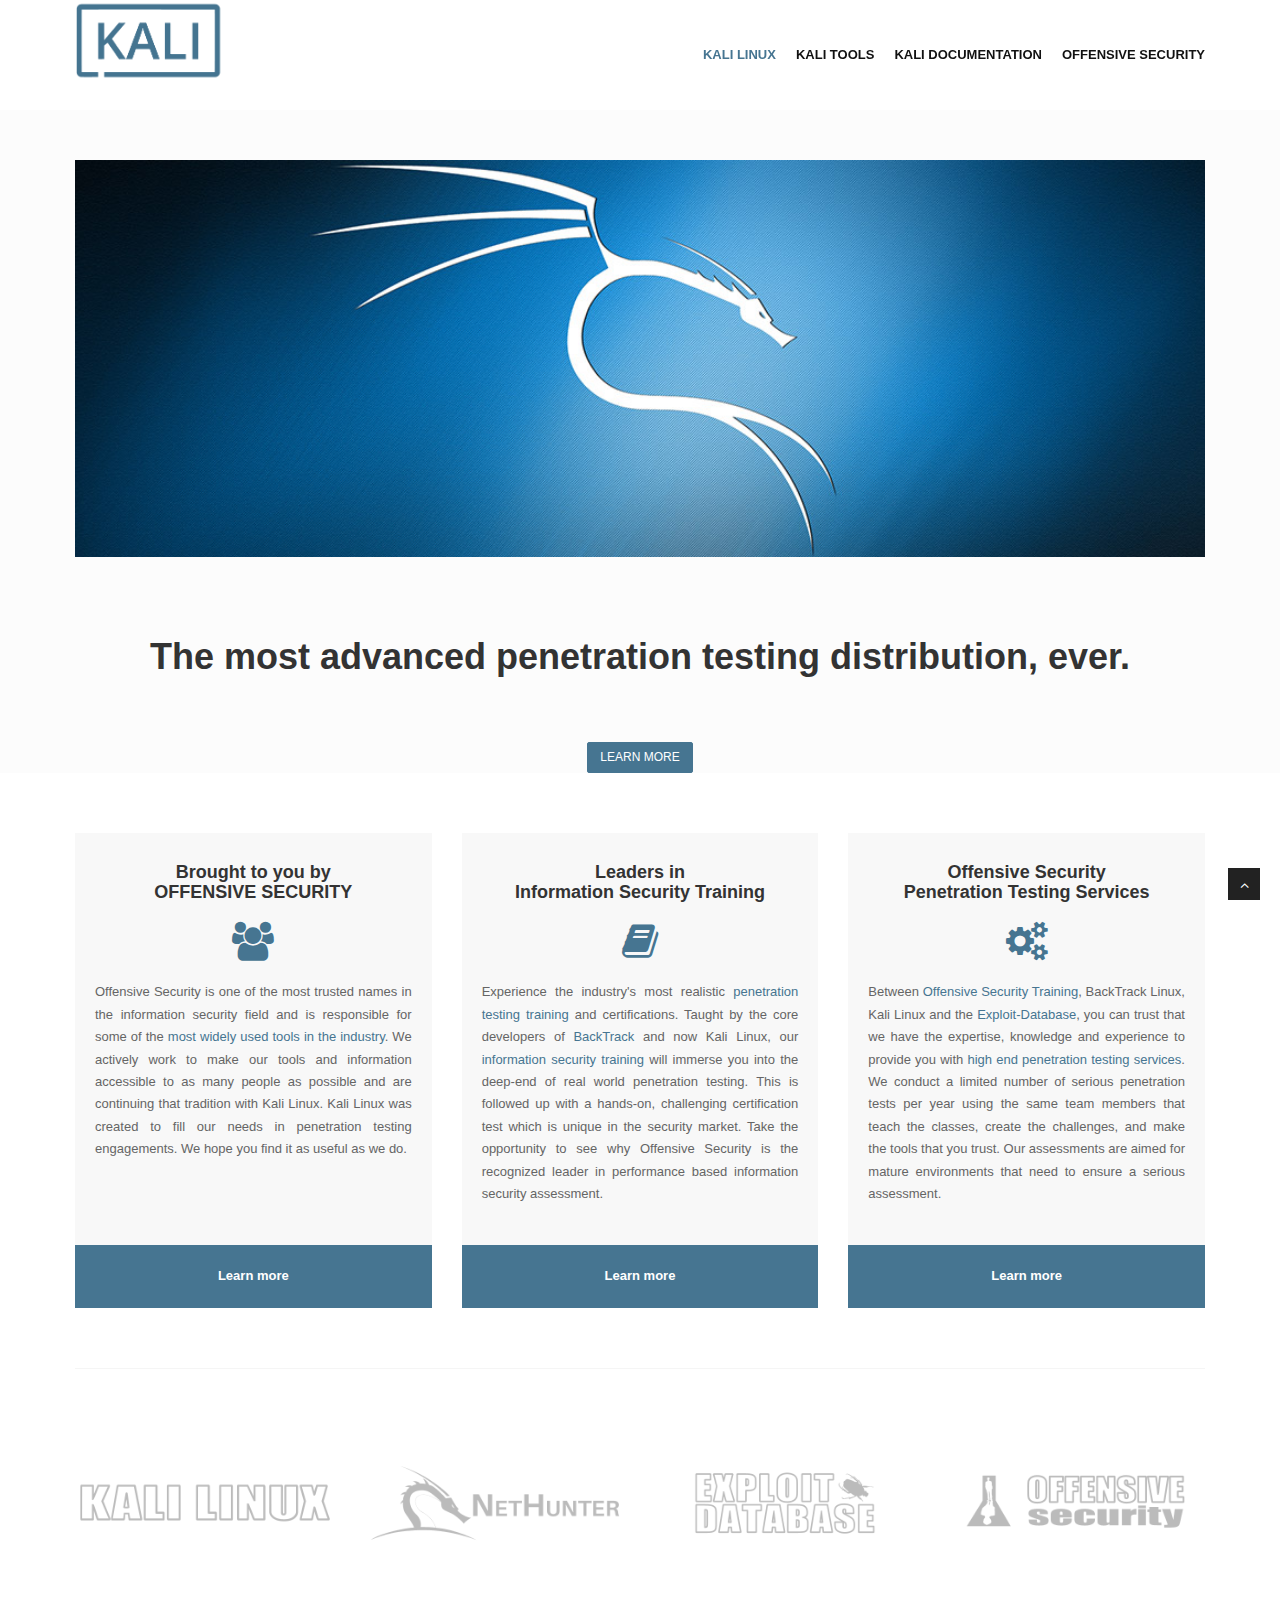
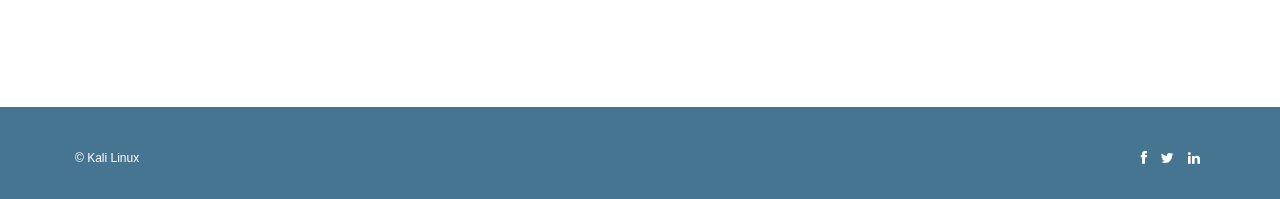
==== browser/web/homepage.html @ 8e2b787b "Update browser home page" ====
<!DOCTYPE html>
<html lang="en">
<head>
<meta charset="utf-8">
<title>Kali Linux, an Offensive Security Project</title>
<meta name="viewport" content="width=device-width, initial-scale=1.0" />
<meta name="description" content="" />
<meta name="author" content="http://bootstraptaste.com" />
<!-- css -->
<link href="css/bootstrap.min.css" rel="stylesheet" />
<link href="css/fancybox/jquery.fancybox.css" rel="stylesheet">
<link href="css/jcarousel.css" rel="stylesheet" />
<link href="css/flexslider.css" rel="stylesheet" />
<link href="css/style.css" rel="stylesheet" />


<!-- Theme skin -->
<link href="skins/default.css" rel="stylesheet" />


</head>
<body>
<div id="wrapper">
	<!-- start header -->
	<header>
        <div class="navbar navbar-default navbar-static-top">
            <div class="container">
                <div class="navbar-header">
                    <button type="button" class="navbar-toggle" data-toggle="collapse" data-target=".navbar-collapse">
                        <span class="icon-bar"></span>
                        <span class="icon-bar"></span>
                        <span class="icon-bar"></span>
                    </button>

					<a class="kali-logo" href="https://www.kali.org/" target="_blank"><img src="kali-site-logo.png" alt="Kali" width="150" /></a>
                </div>
				
                <div class="navbar-collapse collapse ">
                    <ul class="nav navbar-nav">
                        <li class="active"><a href="https://www.kali.org/">Kali Linux</a></li>
                        <li><a href="http://tools.kali.org/">Kali Tools</a></li>
                        <li><a href="https://www.kali.org/kali-linux-documentation/">Kali Documentation</a></li>
						<li><a href="https://www.offensive-security.com/">Offensive Security</a></li>
                    </ul>
                </div>
            </div>
        </div>
	</header>
	<!-- end header -->
	<section id="featured">
	<!-- start slider -->
	<div class="container">
		<div class="row">
			<div class="col-lg-12">
	<!-- Slider -->
        <div id="main-slider" class="flexslider">
            <ul class="slides">
              <li>
                <img src="img/slides/1.jpg" alt="" />
              </li>
            </ul>
        </div>
	<!-- end slider -->
			</div>
		</div>
	</div>	

           <div class="cta-text">
                    <h1>The most advanced penetration testing distribution, ever.</h1> 
					<br /><br />
					<p><span><a href="https://www.kali.org/" class="btn btn-theme">Learn More</a></span></p> 
			</div>		
	

	</section>

	<section id="content">
	<div class="container">
		<div class="row">
			<div class="col-lg-12">
				<div class="row">
					<div class="col-lg-4">
						<div class="box">
							<div class="box-gray aligncenter">
								<h4>Brought to you by<br />OFFENSIVE SECURITY</h4>
								<div class="icon">
								<i class="fa fa-users fa-3x"></i>
								</div>
								<p align="justify">
								 Offensive Security is one of the most trusted names in the information security field and is responsible for some of the <a href="http://tools.kali.org/" target="_blank">most widely used tools in the industry</a>. We actively work to make our tools and information accessible to as many people as possible and are continuing that tradition with Kali Linux. Kali Linux was created to fill our needs in penetration testing engagements. We hope you find it as useful as we do. <br /><br /><br />
								</p>									
							</div>
							<div class="box-bottom">
								<a href="https://www.offensive-security.com/" target="_blank">Learn more</a>
							</div>
						</div>
					</div>
					<div class="col-lg-4">
						<div class="box">
							<div class="box-gray aligncenter">
								<h4>Leaders in<br />Information Security Training</h4>
								<div class="icon">
								<i class="fa fa-book fa-3x"></i>
								</div>
								<p align="justify">
								 Experience the industry's most realistic <a href="https://www.offensive-security.com/information-security-training/penetration-testing-training-kali-linux/" target="_blank">penetration testing training</a> and certifications. Taught by the core developers of <a href="http://www.offensive-security.com/community-projects/backtrack-linux/" target="_blank">BackTrack</a> and now Kali Linux, our <a href="http://www.offensive-security.com/information-security-training/" target="_blank">information security training</a> will immerse you into the deep-end of real world penetration testing. This is followed up with a hands-on, challenging certification test which is unique in the security market. Take the opportunity to see why Offensive Security is the recognized leader in performance based information security assessment.
								</p>
									
							</div>
							<div class="box-bottom">
								<a href="https://www.offensive-security.com/information-security-training/" target="_blank">Learn more</a>
							</div>
						</div>
					</div>
					<div class="col-lg-4">
						<div class="box">
							<div class="box-gray aligncenter">
								<h4>Offensive Security<br />Penetration Testing Services</h4>
								<div class="icon">
								<i class="fa fa-cogs fa-3x"></i>
								</div>
								<p align="justify">
								 Between <a href="http://www.offensive-security.com/information-security-training/" target="_blank">Offensive Security Training</a>, BackTrack Linux, Kali Linux and the <a href="http://www.offensive-security.com/community-projects/the-exploit-database/" target="_blank">Exploit-Database</a>, you can trust that we have the expertise, knowledge and experience to provide you with <a href="http://www.offensive-security.com/offensive-security-solutions/penetration-testing-services/" target="_blank">high end penetration testing services</a>. We conduct a limited number of serious penetration tests per year using the same team members that teach the classes, create the challenges, and make the tools that you trust. Our assessments are aimed for mature environments that need to ensure a serious assessment.
								</p>
									
							</div>
							<div class="box-bottom">
								<a href="http://www.offensive-security.com/offensive-security-solutions/penetration-testing-services/" target="_blank">Learn more</a>
							</div>
						</div>
					</div>
				</div>
			</div>
		</div>
		<!-- divider -->
		<div class="row">
			<div class="col-lg-12">
				<div class="solidline">
				</div>
			</div>
		</div>
		<!-- end divider -->
		<!-- Portfolio Projects -->
		<div class="row">
			<div class="col-lg-12">
				
				<div class="row">
					<section id="projects">
					<ul id="thumbs" class="portfolio">
						<!-- Item Project and Filter Name -->
						<li class="col-lg-3 design" data-id="id-0" data-type="web">
						<div class="item-thumbs">
						<!-- Fancybox - Gallery Enabled - Title - Full Image -->
						<a class="hover-wrap fancybox" data-fancybox-group="gallery" title="Kali Linux - Penetration Testing Redefined" href="https://www.kali.org/" target="_blank">
						<!--<span class="overlay-img"></span>-->
						<span class="overlay-img-thumb font-icon-plus"></span>
						</a>
						<!-- Thumb Image and Description -->
						<img src="kali-logo-gray-trans.png" alt="Kali Linux">
						</div>
						</li>
						<!-- End Item Project -->
						<!-- Item Project and Filter Name -->
						<li class="item-thumbs col-lg-3 design" data-id="id-1" data-type="icon">
						<!-- Fancybox - Gallery Enabled - Title - Full Image -->
						<a class="hover-wrap fancybox" data-fancybox-group="gallery" title="Kali NetHunter - For all your mobile devices" href="http://www.nethunter.com/" target="_blank">
						<!--<span class="overlay-img"></span>-->
						<span class="overlay-img-thumb font-icon-plus"></span>
						</a>
						<!-- Thumb Image and Description -->
						<img src="nethunter-logo-gray-trans.png" alt="Kali NetHunter">
						</li>
						<!-- End Item Project -->
						<!-- Item Project and Filter Name -->
						<li class="item-thumbs col-lg-3 photography" data-id="id-2" data-type="illustrator">
						<!-- Fancybox - Gallery Enabled - Title - Full Image -->
						<a class="hover-wrap fancybox" data-fancybox-group="gallery" title="The Exploit Database" href="https://www.exploit-db.com" target="_blank">
						<!--<span class="overlay-img"></span>-->
						<span class="overlay-img-thumb font-icon-plus"></span>
						</a>
						<!-- Thumb Image and Description -->
						<img src="edb-logo-gray-trans.png" alt="The Exploit Database, and home to the official GHDB">
						</li>
						<!-- End Item Project -->
						<!-- Item Project and Filter Name -->
						<li class="item-thumbs col-lg-3 photography" data-id="id-2" data-type="illustrator">
						<!-- Fancybox - Gallery Enabled - Title - Full Image -->
						<a class="hover-wrap fancybox" data-fancybox-group="gallery" title="Offensive Security - Leaders in Information Security" href="https://www.offensive-security.com/" target="_blank">
						<!--<span class="overlay-img"></span>-->
						<span class="overlay-img-thumb font-icon-plus"></span>
						</a>
						<!-- Thumb Image and Description -->
						<img src="offsec-logo-gray-trans.png" alt="Offensive Security - Leaders in Information Security Training and Penetration Testing">
						</li>
						<!-- End Item Project -->
					</ul>
					</section>
				</div>
			</div>
		</div>

	</div>
	</section>
	<footer>

	<div id="sub-footer">
		<div class="container">
			<div class="row">
				<div class="col-lg-6">
					<div class="copyright">
						<p>
							<span>&copy; Kali Linux</span>
						</p>
					</div>
				</div>
				<div class="col-lg-6">
					<ul class="social-network">
						<li><a href="https://www.facebook.com/KaliLinux" data-placement="top" title="Facebook"><i class="fa fa-facebook"></i></a></li>
						<li><a href="https://twitter.com/KaliLinux" data-placement="top" title="Twitter"><i class="fa fa-twitter"></i></a></li>
						<li><a href="https://www.linkedin.com/groups?gid=970937" data-placement="top" title="Linkedin"><i class="fa fa-linkedin"></i></a></li>
					</ul>
				</div>
			</div>
		</div>
	</div>
	</footer>
</div>
<a href="#" class="scrollup"><i class="fa fa-angle-up active"></i></a>

<script src="js/jquery.js"></script>
<script src="js/jquery.easing.1.3.js"></script>
<script src="js/bootstrap.min.js"></script>
<script src="js/jquery.fancybox.pack.js"></script>
<script src="js/jquery.fancybox-media.js"></script>
<script src="js/google-code-prettify/prettify.js"></script>
<script src="js/portfolio/jquery.quicksand.js"></script>
<script src="js/portfolio/setting.js"></script>
<script src="js/jquery.flexslider.js"></script>
<script src="js/animate.js"></script>
<script src="js/custom.js"></script>
</body>
</html>
---- browser/web/css/style.css ----
/* ==== Google font ==== */
/*@import url('http://fonts.googleapis.com/css?family=Noto+Serif:400,400italic,700|Open+Sans:300,400,600,700');*/

/* === prettify === */
@import url('../js/google-code-prettify/prettify.css');
/* === fontawesome === */
@import url('font-awesome.css');
/* === custom icon === */
@import url('custom-fonts.css');
/* ==== overwrite bootstrap standard ==== */
@import url('overwrite.css');
@import url('animate.css');

/* ===================================
1. General
==================================== */

body {
	font-family:'Open Sans', Arial, sans-serif;
	font-size:14px;
	font-weight:400;
	line-height:1.6em;
	color:#656565;
}

a:active {
	outline:0;
}

.clear {
	clear:both;
}

h1,h2, h3, h4, h5, h6 {
	font-family:'Open Sans', Arial, sans-serif;
	font-weight:700;
	line-height:1.1em;
	color:#333;
	margin-bottom: 20px;
}

/* ===================================
2. layout
==================================== */

.container {
	padding:0 20px 0 20px;
	position:relative;
}

#wrapper{
	width:100%;
	margin:0;	
	padding:0;
}


.row,.row-fluid {
	margin-bottom:30px;
}

.row .row,.row-fluid .row-fluid{
	margin-bottom:30px;
}

.row.nomargin,.row-fluid.nomargin {
	margin-bottom:0;
}



/* ===================================
3. Responsive media
==================================== */

.video-container,.map-container,.embed-container 		{ position:relative; margin:0 0 15px 0;	padding-bottom:51%; padding-top:30px; height:0; overflow:hidden; border:none; }
.embed-container iframe,
.embed-container object,
.embed-container embed,
.video-container iframe,
.map-container iframe,
.map-container object,
.map-container embed,
.video-container object,  
.video-container embed 					{ position:absolute; top:0; left:0; width:100%; height:100%; }
iframe {
	border:none;
}

img.img-polaroid {
	margin:0 0 20px 0;
}
.img-box {
	max-width:100%;
}
/* ===================================
4. Header
==================================== */

/* --- header -- */


header .navbar {
    margin-bottom: 0;
}

.navbar-default {
    border: none;
}

.navbar-brand {
    color: #222;
	text-transform: uppercase;
    font-size: 24px;
    font-weight: 700;
    line-height: 1em;
	letter-spacing: -1px;
    margin-top: 30px;
    padding: 0 0 0 15px;
}


header .navbar-collapse  ul.navbar-nav {
    float: right;
    margin-right: 0;
}

header .navbar-default{
    background-color: #fff;
}

header .nav li a:hover,
header .nav li a:focus,
header .nav li.active a,
header .nav li.active a:hover,
header .nav li a.dropdown-toggle:hover,
header .nav li a.dropdown-toggle:focus,
header .nav li.active ul.dropdown-menu li a:hover,
header .nav li.active ul.dropdown-menu li.active a{
    -webkit-transition: all .3s ease;
    -moz-transition: all .3s ease;
    -ms-transition: all .3s ease;
    -o-transition: all .3s ease;
    transition: all .3s ease;
}


header .navbar-default .navbar-nav > .open > a,
header .navbar-default .navbar-nav > .open > a:hover,
header .navbar-default .navbar-nav > .open > a:focus {
    -webkit-transition: all .3s ease;
    -moz-transition: all .3s ease;
    -ms-transition: all .3s ease;
    -o-transition: all .3s ease;
    transition: all .3s ease;
}


header .navbar {
    min-height: 100px;
}

header .navbar-nav > li  {
    padding-bottom: 30px;
    padding-top: 30px;
}

header  .navbar-nav > li > a {
    padding-bottom: 6px;
    padding-top: 5px;
    margin-left: 2px;
    line-height: 30px;
	font-weight: 700;
    -webkit-transition: all .3s ease;
    -moz-transition: all .3s ease;
    -ms-transition: all .3s ease;
    -o-transition: all .3s ease;
    transition: all .3s ease;
}


.dropdown-menu li a:hover {
    color: #fff !important;
}

header .nav .caret {
    border-bottom-color: #f5f5f5;
    border-top-color: #f5f5f5;
}
.navbar-default .navbar-nav > .active > a,
.navbar-default .navbar-nav > .active > a:hover,
.navbar-default .navbar-nav > .active > a:focus {
  background-color: #fff;
}
.navbar-default .navbar-nav > .open > a,
.navbar-default .navbar-nav > .open > a:hover,
.navbar-default .navbar-nav > .open > a:focus {
  background-color:  #fff;
}	
	

.dropdown-menu  {
    box-shadow: none;
    border-radius: 0;
	border: none;
}

.dropdown-menu li:last-child  {
	padding-bottom: 0 !important;
	margin-bottom: 0;
}

header .nav li .dropdown-menu  {
   padding: 0;
}

header .nav li .dropdown-menu li a {
   line-height: 28px;
   padding: 3px 12px;
}

/* --- menu --- */

header .navigation {
	float:right;
}

header ul.nav li {
	border:none;
	margin:0;
}

header ul.nav li a {	
	font-size:12px;
	border:none;
	font-weight:700;
	text-transform:uppercase;
}

header ul.nav li ul li a {	
	font-size:12px;
	border:none;
	font-weight:300;
	text-transform:uppercase;
}


.navbar .nav > li > a {
  color: #111;
  text-shadow: none;
}

.navbar .nav a:hover {
	background:none;
}

.navbar .nav > .active > a,.navbar .nav > .active > a:hover {
	background:none;
	font-weight:700;
}

.navbar .nav > .active > a:active,.navbar .nav > .active > a:focus {
	background:none;
	outline:0;
	font-weight:700;
}

.navbar .nav li .dropdown-menu {
	z-index:2000;
}

header ul.nav li ul {
	margin-top:1px;
}
header ul.nav li ul li ul {
	margin:1px 0 0 1px;
}
.dropdown-menu .dropdown i {
	position:absolute;
	right:0;
	margin-top:3px;
	padding-left:20px;
}

.navbar .nav > li > .dropdown-menu:before {
  display: inline-block;
  border-right: none;
  border-bottom: none;
  border-left: none;
  border-bottom-color: none;
  content:none;
}



ul.nav li.dropdown a {
	z-index:1000;
	display:block;
}

 select.selectmenu {
	display:none;
}

/* ===================================
5. Section: Featured
==================================== */

#featured{
	width: 100%;
	background:#fcfcfc;
	position:relative;
	margin:0;
	padding:0;
}

/* ===================================
6. Sliders
==================================== */
/* --- flexslider --- */

#featured .flexslider {
	padding:0;
	margin: 50px 0 30px; 
	background: #fff; 
	position: relative; 
	zoom: 1;
}

.flex-caption {background:none; -ms-filter:progid:DXImageTransform.Microsoft.gradient(startColorstr=#4C000000,endColorstr=#4C000000); filter:progid:DXImageTransform.Microsoft.gradient(startColorstr=#4C000000,endColorstr=#4C000000); zoom: 1;}
.flex-caption { bottom: 35px; background-color: rgba(0, 0, 0, 0.8); color: #fff; margin: 0; padding: 25px 25px 25px 30px; position: absolute; right: 0; width: 295px;}
.flex-caption h3 {color: #fff; letter-spacing: 1px; margin-bottom: 8px; text-transform: uppercase;}
.flex-caption p {margin: 0 0 15px;}



/* ===================================
7. Section: call action
==================================== */
section.callaction {
	background:#f9f9f9;
	padding:50px 0 0 0;
}



/* ===================================
8. Section: Content
==================================== */

#content {
	position:relative;
	background:#fff;
	padding:50px 0 40px 0;
}

#content img {
	max-width:100%;
	height:auto;
}

/* --- Call to action --- */

.cta-text {
	text-align: center;
	margin-top:10px;
}


.big-cta .cta {
	margin-top:10px;
}

/* --- box --- */

.box {
	width: 100%;
	font-size:13px;
}
.box-gray  {
	background: #f8f8f8;
	padding: 20px 20px 30px;
}
.box-gray  h4,.box-gray  i {
	margin-bottom: 20px;
}
.box-bottom {
	padding: 20px 0;
	text-align: center;
}
.box-bottom a {
	color: #fff;
	font-weight: 700;
}
.box-bottom a:hover {
	color: #eee;
	text-decoration: none;
}


/* ===================================
9. Section: Bottom
==================================== */

#bottom {
	background:#fcfcfc;
	padding:50px 0 0;

}
/* twitter */
#twitter-wrapper {
    text-align: center;
    width: 70%;
    margin: 0 auto;
}
#twitter em {
    font-style: normal;
    font-size: 13px;
}

#twitter em.twitterTime a {
	font-weight:600;
}

#twitter ul {
    padding: 0;
	list-style:none;
}
#twitter ul li {
    font-size: 20px;
    line-height: 1.6em;
    font-weight: 300;
    margin-bottom: 20px;
    position: relative;
    word-break: break-word;
}


/* ===================================
10. Inner - Section: page headline
==================================== */

#inner-headline{
	background:#252525;
	position:relative;
	margin:0;
	padding:0;
	color:#fefefe;
}


#inner-headline .inner-heading h2 {
	color:#fff;
	margin:20px 0 0 0;
}

/* --- breadcrumbs --- */
#inner-headline ul.breadcrumb {
	margin:30px 0 0;
	float:left;
}

#inner-headline ul.breadcrumb li {
	margin-bottom:0;
	padding-bottom:0;
}
#inner-headline ul.breadcrumb li {
	font-size:13px;
	color:#fff;
}

#inner-headline ul.breadcrumb li i{
	color:#dedede;
}

#inner-headline ul.breadcrumb li a {
	color:#fff;
}

ul.breadcrumb li a:hover {
	text-decoration:none;
}

/* ============================
11. Forms
============================= */

/* --- contact form  ---- */
form#contactform input[type="text"] {
  width: 100%;
  border: 1px solid #f5f5f5;
  min-height: 40px;
  padding-left:20px;
  font-size:13px;
  padding-right:20px;
  -webkit-box-sizing: border-box;
     -moz-box-sizing: border-box;
          box-sizing: border-box;

}

form#contactform textarea {
border: 1px solid #f5f5f5;
  width: 100%;
  padding-left:20px;
  padding-top:10px;
  font-size:13px;
  padding-right:20px;
  -webkit-box-sizing: border-box;
     -moz-box-sizing: border-box;
          box-sizing: border-box;

}

form#contactform .validation {
	font-size:11px;
}

#sendmessage {
	border:1px solid #e6e6e6;
	background:#f6f6f6;
	display:none;
	text-align:center;
	padding:15px 12px 15px 65px;
	margin:10px 0;
	font-weight:600;
	margin-bottom:30px;

}

#sendmessage.show,.show  {
	display:block;
}

/* --- comment form ---- */
form#commentform input[type="text"] {
  width: 100%;
  min-height: 40px;
  padding-left:20px;
  font-size:13px;
  padding-right:20px;
  -webkit-box-sizing: border-box;
     -moz-box-sizing: border-box;
          box-sizing: border-box;
	-webkit-border-radius: 2px 2px 2px 2px;
		-moz-border-radius: 2px 2px 2px 2px;
			border-radius: 2px 2px 2px 2px;

}

form#commentform textarea {
  width: 100%;
  padding-left:20px;
  padding-top:10px;
  font-size:13px;
  padding-right:20px;
  -webkit-box-sizing: border-box;
     -moz-box-sizing: border-box;
          box-sizing: border-box;
	-webkit-border-radius: 2px 2px 2px 2px;
		-moz-border-radius: 2px 2px 2px 2px;
			border-radius: 2px 2px 2px 2px;
}


/* --- search form --- */
.search{
	float:right;
	margin:35px 0 0;
	padding-bottom:0;
}

#inner-headline form.input-append {
	margin:0;
	padding:0;
}



/* ===============================
12. Portfolio
================================ */

.work-nav #filters {
	margin: 0;
	padding: 0;
	list-style: none;
}

.work-nav #filters li {
	margin: 0 10px 30px 0;
	padding: 0;
	float:left;
}

.work-nav #filters li a {
	color: #7F8289;
	font-size: 16px;
	display: block;	
}

.work-nav #filters li a:hover {

}

.work-nav #filters li a.selected {
	color: #DE5E60;
}

#thumbs {
	margin: 0;
	padding: 0;	
}

#thumbs li {
	list-style-type: none;
}

.item-thumbs {
	position: relative;
	overflow: hidden;
	margin-bottom: 30px;
	cursor: pointer;
}

.item-thumbs a + img {
	width: 100%;	
}

.item-thumbs .hover-wrap {
	position: absolute;
	display: block;
	width: 100%;
	height: 100%;
	
	opacity: 0;
	filter: alpha(opacity=0);
	
	-webkit-transition: all 450ms ease-out 0s;	
	   -moz-transition: all 450ms ease-out 0s;
		 -o-transition: all 450ms ease-out 0s;
		    transition: all 450ms ease-out 0s;
		  
	-webkit-transform: rotateY(180deg) scale(0.5,0.5);
	   -moz-transform: rotateY(180deg) scale(0.5,0.5);
		-ms-transform: rotateY(180deg) scale(0.5,0.5);
		 -o-transform: rotateY(180deg) scale(0.5,0.5);
			transform: rotateY(180deg) scale(0.5,0.5);	
}

.item-thumbs:hover .hover-wrap,
.item-thumbs.active .hover-wrap {
	opacity: 1;
	filter: alpha(opacity=100);
	
	-webkit-transform: rotateY(0deg) scale(1,1);
	   -moz-transform: rotateY(0deg) scale(1,1);
		-ms-transform: rotateY(0deg) scale(1,1);
		 -o-transform: rotateY(0deg) scale(1,1);
		    transform: rotateY(0deg) scale(1,1);
}

.item-thumbs .hover-wrap .overlay-img {
	position: absolute;
	width: 50%;
	height: 100%;
	opacity: 0.80;
	filter: alpha(opacity=80);
	background: #000;
}

.item-thumbs .hover-wrap .overlay-img-thumb {
	position: absolute;
	border-radius: 60px;
	top: 50%;
	left: 50%;
	margin: -16px 0 0 -16px;
	color: #fff;
	font-size: 32px;
	line-height: 1em;	
	opacity: 1;
	filter: alpha(opacity=100);
}


/* --- Portolio filter --- */

ul.portfolio-categ{
	margin:10px 0 30px 0;
	padding:0;
	float:left;
	list-style:none;
}

ul.portfolio-categ li{
	margin:0;
	padding:0 20px 0 0;
	float:left;
	list-style:none;
	font-size:13px;
	font-weight:600;
}

ul.portfolio-categ li a{
	display:block;
	padding:35x 0 35x 0;
	color:#353535;
}

ul.portfolio-categ li.active a:hover, ul.portfolio-categ li a:hover,ul.portfolio-categ li a:focus,ul.portfolio-categ li a:active {
	text-decoration:none;
	outline:0;
}
    


/* --- portfolio detail --- */
.top-wrapper {
	margin-bottom:20px;
}

/* ===============================
13. Elements
================================ */

/* --- blockquote --- */
blockquote {
	font-size:16px;
	font-weight:400;
	font-family:'Noto Serif', serif;
	font-style:italic;
	padding-left:0;
	color:#a2a2a2;
	line-height:1.6em;
	border:none;
}

blockquote cite 							{ display:block; font-size:12px; color:#666; margin-top:10px; }
blockquote cite:before 					{ content:"\2014 \0020"; }
blockquote cite a,
blockquote cite a:visited,
blockquote cite a:visited 				{ color:#555; }

/* --- pullquotes --- */

.pullquote-left {
	display:block;
	color:#a2a2a2;
	font-family:'Noto Serif', serif;
	font-size:14px;
	line-height:1.6em;
	padding-left:20px;
}

.pullquote-right {
	display:block;
	color:#a2a2a2;
	font-family:'Noto Serif', serif;
	font-size:14px;
	line-height:1.6em;
	padding-right:20px;
}

/* --- button --- */
.btn-theme {
	color: #fff;
}
.btn-theme:hover {
	color: #eee;
}

/* --- list style --- */

ul.general {
	list-style:none;
	margin-left:0;
}

ul.link-list{
	margin:0;
	padding:0;
	list-style:none;
}

ul.link-list li{
	margin:0;
	padding:2px 0 2px 0;
	list-style:none;
}

footer ul.link-list li a{
	color:#fff;
}
footer ul.link-list li a:hover {
	color:#eee;
}
/* --- Heading style --- */

h4.heading {
	font-weight:700;
}

.heading { margin-bottom: 30px; }

.heading {
	position: relative;
	
}


.widgetheading {
	width:100%;

	padding:0;
}

#bottom .widgetheading {
	position: relative;
	border-bottom: #e6e6e6 1px solid;
	padding-bottom: 9px;
}

aside .widgetheading {
	position: relative;
	border-bottom: #e9e9e9 1px solid;
	padding-bottom: 9px;
}

footer .widgetheading {
	position: relative;
}

footer .widget .social-network {
	position:relative;
}


#bottom .widget .widgetheading span, aside .widget .widgetheading span, footer .widget .widgetheading span {	
	position: absolute;
	width: 60px;
	height: 1px;
	bottom: -1px;
	right:0;

}

/* --- Map --- */
.map{
	position:relative;
	margin-top:-50px;
	margin-bottom:40px;
}

.map iframe{
	width:100%;
	height:450px;
	border:none;
}

.map-grid iframe{
	width:100%;
	height:350px;
	border:none;
	margin:0 0 -5px 0;
	padding:0;
}

/* --- our team --- */

ul.team-detail{
	margin:-10px 0 0 0;
	padding:0;
	list-style:none;
}

ul.team-detail li{
	border-bottom:1px dotted #e9e9e9;
	margin:0 0 15px 0;
	padding:0 0 15px 0;
	list-style:none;
}

ul.team-detail li label {
	font-size:13px;
}

ul.team-detail li h4, ul.team-detail li label{
	margin-bottom:0;
}

ul.team-detail li ul.social-network {
	border:none;
	margin:0;
	padding:0;
}

ul.team-detail li ul.social-network li {
	border:none;	
	margin:0;
}
ul.team-detail li ul.social-network li i {
	margin:0;
}

/* --- Pricing box --- */


.pricing-title{
	background:#fff;
	text-align:center;
	padding:10px 0 10px 0;
}

.pricing-title h3{
	font-weight:600;
	margin-bottom:0;
}

.pricing-offer{
	background: #fcfcfc;
	text-align: center;
	padding:40px 0 40px 0;
	font-size:18px;
	border-top:1px solid #e6e6e6;
	border-bottom:1px solid #e6e6e6;
}

.pricing-box.special .pricing-offer{
	color:#fff;
}

.pricing-offer strong{
	font-size:78px;
	line-height:89px;
}

.pricing-offer sup{
	font-size:28px;
}

.pricing-content{
	background: #fff;
	text-align:center;
	font-size:14px;
}

.pricing-content strong{
color:#353535;
}

.pricing-content ul{
	list-style:none;
	padding:0;
	margin:0;
}

.pricing-content ul li{
	border-bottom:1px solid #e9e9e9;
	list-style:none;
	padding:15px 0 15px 0;
	margin:0 0 0 0;
	color: #888;
}

.pricing-action{
	margin:0;
	background: #fcfcfc;
	text-align:center;
	padding:20px 0 30px 0;
}

.pricing-wrapp{
	margin:0 auto;
	width:100%;
	background:#fd0000;
}

/* --- pricing box alt 1 --- */
.pricing-box-alt {
border: 1px solid #e6e6e6;
	background:#fcfcfc;
	position:relative;
	margin:0 0 20px 0;
	padding:0;
  -webkit-box-shadow: 0 2px 0 rgba(0,0,0,0.03);
  -moz-box-shadow: 0 2px 0 rgba(0,0,0,0.03);
  box-shadow: 0 2px 0 rgba(0,0,0,0.03);
  -webkit-box-sizing: border-box;
  -moz-box-sizing: border-box;
  box-sizing: border-box;
}

.pricing-box-alt .pricing-heading {
	background: #fcfcfc;
	text-align: center;
	padding:40px 0 0px 0;
	display:block;
}
.pricing-box-alt.special .pricing-heading {
	background: #fcfcfc;
	text-align: center;
	padding:40px 0 1px 0;
	border-bottom:none;
	display:block;
	color:#fff;
}
.pricing-box-alt.special .pricing-heading h3 {
	color:#fff;
}

.pricing-box-alt .pricing-heading h3 strong {
	font-size:32px;
	font-weight:700;
	letter-spacing:-1px;
}
.pricing-box-alt .pricing-heading h3 {
	font-size:32px;
	font-weight:300;
	letter-spacing:-1px;
}

.pricing-box-alt .pricing-terms {
	text-align: center;
	background:#333;
	display:block;
	overflow:hidden;
	padding:30px 0 20px;
}

.pricing-box-alt .pricing-terms  h6 {
	font-style:italic;
	margin-top:10px;
	color:#fff;
	
	font-family:'Noto Serif', serif;
}

.pricing-box-alt .icon .price-circled {
    margin: 10px 10px 10px 0;
    display: inline-block !important;
    text-align: center !important;
    color: #fff;
    width: 68px;
    height: 68px;
	padding:12px;
    font-size: 16px;
	font-weight:700;
    line-height: 68px;
    text-shadow:none;
    cursor: pointer;
    background-color: #888;
    border-radius: 64px;
    -moz-border-radius: 64px;
    -webkit-border-radius: 64px;
}

.pricing-box-alt  .pricing-action{
	margin:0;
	text-align:center;
	padding:30px 0 30px 0;
}


/* ===============================
14. Blog & article
================================ */

article{
	margin-bottom:40px;
}

article .post-heading h3 {
	margin-bottom:20px;
}

article .post-heading h3 a {
	font-weight:700;
	color:#353535;
}

article .post-heading h3 a:hover {
	text-decoration:none;
}


/* --- post meta --- */
.post-meta {
	background:#fcfcfc;
	border:1px solid #e6e6e6;
	border-top:none;
	text-align:center;
}

.post-meta .format {
	border-bottom:1px solid #e6e6e6;
	padding:10px 0 10px;
}

.post-meta i{
	margin:0;
}

.post-meta .date {
	border-bottom:1px solid #e6e6e6;
	padding:10px 0 10px;
}

.post-meta .date span {
	text-align:center;
	color:#999;
	font-size:12px;
	font-weight:600;
}

.post-meta .comments {
	padding:10px 0 10px;
}

.post-meta .comments a {
	color:#999;
	font-size:12px;
	font-weight:700;
}

.post-meta .comments a:hover {
	text-decoration:none;
}

/* --- post format --- */

.post-image {
	margin-bottom:20px;
}

.post-quote {
	margin-bottom:20px;
}

.post-video {
	margin-bottom:20px;
}

.post-audio {
	margin-bottom:20px;
}

.post-link {
	margin-bottom:20px;
}

.post-slider {
	margin-bottom:20px;
}


.post-quote blockquote {
	font-size:16px;
	color:#999;
	font-family:'Noto Serif', serif;
	font-style:italic;
	line-height:1.6em;
}


.post-image img:hover {
  -webkit-box-shadow: 0 0 2px #979797;
     -moz-box-shadow: 0 0 2px #979797;
          box-shadow: 0 0 2px #979797;	
  -webkit-transition: all 1s ease-in-out;
  -moz-transition: all 1s ease-in-out;
  -o-transition: all 1s ease-in-out;
  transition: all 1s ease-in-out;
}

ul.meta-post{
	float:left;
	margin: 0;
	padding:0;
	list-style:none;
}

ul.meta-post li{
	float:left;
	margin:0 10px 0 0;
	padding:0;
	list-style:none;
	border-right:1px dotted #e9e9e9;
	padding-right:10px;
}

ul.meta-post li i {
	float:left;
	font-size:12px;
	margin:2px 5px 0 0;
}

ul.meta-post li a{
	color:#999;
	float:left;
	font-size:12px;
	font-weight:600;
}

/* --- single post --- */
.bottom-article{
	overflow: hidden;
	border-top:1px solid #f5f5f5;
	border-bottom:1px solid #f5f5f5;
	padding:10px 0 10px 0;
	margin-top:20px;
}

/* --- author info --- */

.about-author {
	border:1px solid #f5f5f5;
	padding:20px;
	float:left;
	margin-bottom:5px;
}

.about-author h5 {
	margin-bottom:10px;
}



/* --- Comment --- */

.comment-area {
	float:left;
	width:100%;
	margin-top:30px;	
}


.media-content{
	overflow:hidden;
	margin-left:12px;
	border-bottom:1px dotted #d5d5d5;
	padding-bottom:20px;
}

.media-content h6 {
	font-size:14px;
	font-weight:700;
}

.media-content span{
	color:#a9a9a9;
	font-size:14px;
	font-weight:300;
}

.comment-area .thumbnail > img {
  display: block;
	width:60px;
	height:60px;
}
.filter-list{
	margin-top:20px;
}

/* --- pagination --- */

#pagination a,
#pagination span {
    display: block;
    float: left;
    margin: 0 7px 0 0;
    padding: 7px 10px 6px 10px;
    font-size: 12px;
    line-height:12px;
    color: #888;
	font-weight:600;
}

#pagination a:hover {
    color: #fff;
	text-decoration:none;
}

#pagination span.current {
    background: #333;
    color: #fff;
    font-weight: bold;
}


/* ===============================
15. Aside, sidebar
================================ */

aside{
	position:relative;
	margin-bottom:40px;
}

.sidebar-nav{
	float:left;
	width:100%;
}

.right-sidebar{
	border-left:1px solid #f5f5f5;
	padding:0 0 0 30px;
-webkit-box-shadow:inset 1px 0 0 0 rgba(0,0,0,.01);
box-shadow:inset 1px 0 0 0 rgba(0,0,0,.01);

}


.left-sidebar{
	border-right:1px solid #f5f5f5;
	padding:0 30px 0 0;
-webkit-box-shadow:inset 1px 0 0 0 rgba(0,0,0,.01);
box-shadow:inset 1px 0 0 0 rgba(0,0,0,.01);
}


.left-sidebar .widget h3, .left-sidebar .widget .widget-content{
	padding-right:20px;
}



aside .widget {
	margin-bottom:40px;
}


ul.cat, ul.recent, ul.folio-detail, ul.contact-info{
	margin:0;
	padding:0;
	list-style:none;
}

ul.cat li, ul.recent li, ul.folio-detail li, ul.contact-info li{
	margin:0 0 15px 0;
	list-style:none;
}

ul.cat li a, ul.folio-detail li a{
	color:#656565;
}

ul.folio-detail li label{
	display:inline;
	cursor:default;
	color:#353535;
	font-weight:bold;
}

.widget ul.recent li {
	margin-bottom:20px;
}

ul.recent li h6 {
	margin:0 0 10px 0;
}

ul.recent li h6 a{
	color:#353535;
	font-size:16px;
	font-weight:600;
}


.widget ul.tags {
	list-style:none;
	margin:0;
	margin-left: 0;
	padding-left:0;
}

.widget ul.tags li {
	margin:0 5px 15px 0;
	display:inline-block;
}


.widget ul.tags li a {
	background:#e6e6e6;
	color:#333;
	padding:5px 10px;
}

.widget ul.tags li a:hover {
	text-decoration:none;
	color:#fff;
}

/* ===== Widgets ===== */

/* --- flickr --- */
.widget .flickr_badge {
	width:100%;
}
.widget .flickr_badge img { margin: 0 9px 20px 0; }

footer .widget .flickr_badge {
    width: 100%;
}
footer .widget .flickr_badge img {
    margin: 0 9px 20px 0;
}

.flickr_badge img {
    width: 50px;
    height: 50px;
    float: left;
	margin: 0 9px 20px 0;
}

/* --- latest tweet widget --- */

.twitter ul{
	margin-left:0;
	list-style:none;
}

.twitter  img{
    float: left;
    margin-right: 15px;
}
.twitter span.tweet_time{
    display: block;
    padding-bottom: 5px;

}
.twitter li{    
    border-bottom: 1px dashed #efefef;    
    padding-bottom: 20px;
    margin-bottom: 20px;
    list-style: none;
}
.twitter li:last-child{border: none;}

/* --- Recent post widget --- */

.recent-post{
	margin:20px 0 0 0;
	padding:0;
	line-height:18px;
}

.recent-post h5 a:hover {
	text-decoration:none;
}

.recent-post .text h5 a {
	color:#353535;
}


ul.time-post{
	float:left;
	width:120px;
	padding:0;
	list-style:none;
	margin:0 20px 0 0;
	text-align:center;
	color: #0e0f0f;
}

ul.time-post li{
	float:none;
	background:#f8f8f8;
	list-style:none;
	margin:0 0 2px 0;
	padding:0;
}

ul.time-post li a img:hover{
	opacity: 0.8; 
	/* For IE 5-7 */
	filter: progid:DXImageTransform.Microsoft.Alpha(Opacity=80);
	/* For IE 8 8 */
	-MS-filter: "progid:DXImageTransform.Microsoft.Alpha(Opacity=80)";	
}
 	
ul.time-post li.time{
	float:none;
	padding:5px 0 5px 0;
	text-shadow: none;	
}

.recent-post ul.time-post li.time{
	color:#121214;
}

.post-meta{
	margin-bottom:20px;
}

.post-meta span{
	padding:0 10px 0 10px;
	margin-bottom:10px;
}

.post-meta span a{
	color:#919191;
}

.post-meta strong{
	font-weight:200px;
	color:#c7c7c7;
}

.item .text {
	margin-left:140px;
	margin-bottom:20px;
}

/* ===============================
16. Footer
================================ */

footer{
	padding:10px 0 0 0;
	color:#f8f8f8;
}

footer a {
	color:#fff;
}

footer a:hover {
	color:#eee;
}

footer h1, footer h2, footer h3, footer h4, footer h5, footer h6{
	color:#fff;
}

footer address {
	line-height:1.6em;
}

footer h5 a:hover, footer a:hover {
	text-decoration:none;
}

ul.social-network {
	list-style:none;
	margin:0;
}

ul.social-network li {
	display:inline;
	margin: 0 5px;
}

#sub-footer{
	text-shadow:none;
	color:#f5f5f5;
	padding:0;
	padding-top:10px;
	margin:20px 0 0 0;
}

#sub-footer p{
	margin:0;
	padding:0;
}

#sub-footer span{
	color:#f5f5f5;
}

.copyright {
	text-align:left;
	font-size:12px;
}

#sub-footer ul.social-network {
	float:right;
}


/* ===============================
 Live preview purpose
================================ */
/* --- buttons --- */

.bs-docs-example {
	margin:0 0 10px 0;
}

.demobtn a.btn {
	margin:0 10px 10px 0;
}

section.demogrid .col-lg-1,section.demogrid .col-lg-2,section.demogrid .col-lg-3,section.demogrid .col-lg-4,section.demogrid .col-lg-5,section.demogrid .col-lg-6,section.demogrid .col-lg-7,section.demogrid .col-lg-8,section.demogrid .col-lg-9,section.demogrid .col-lg-10,section.demogrid .col-lg-11 {
	background:#f6f6f6;
	text-align:center;
	padding:20px 0 20px;
}

section.demogrid .show-grid .row,section.demogrid .show-grid .row-fluid {
	margin-bottom:0;
}

section.demogrid .show-grid .nest {
	background:#ddd;
	text-align:center;
	padding:20px 0 20px;
}

section.demogrid .col-lg-12.nest {
	background:#f6f6f6;
	text-align:center;
	padding:20px 0 0;
}

.demoinline p {
	display:inline;
	margin-right:20px;
}


/* ===============================
17. Divider, Line & Misc
================================ */

.solidline {
	border-top:1px solid #f5f5f5;
	margin:0 0 30px;
}

.dottedline {
	border-top:1px dotted #f5f5f5;
	margin:0 0 30px;
}

.dashedline {
	border-top:1px dashed #f5f5f5;
	margin:0 0 30px;
}

.blankline {
	height:1px;
	margin:0 0 30px;
}


/* scroll to top */
.scrollup{
    position:fixed;
	width:32px;
	height:32px;
    bottom:0px;
    right:20px;
	background: #222;
	
}

a.scrollup {
	outline:0;
	text-align: center;
}

a.scrollup:hover,a.scrollup:active,a.scrollup:focus {
	opacity:1;
	text-decoration:none;
}
a.scrollup i {
	margin-top: 10px;
	color: #fff;
}
a.scrollup i:hover {
	text-decoration:none;
}




/* =============================
18. Position & alignment
============================= */

.absolute{
	position:absolute;
}

.relative{
	position:relative;
}

.aligncenter{
	text-align:center;
}

.aligncenter span{
	margin-left:0;
}

.floatright {
	float:right;
}

.floatleft {
	float:left;
}

.floatnone {
	float:none;
}

.aligncenter {
	text-align:center;
}

/* --- Image allignment style --- */

img.pull-left, .align-left{
	float:left;
	margin:0 15px 15px 0;
}

.widget img.pull-left {
	float:left;
	margin:0 15px 15px 0;
}

img.pull-right, .align-right {
	float:right;
	margin:0 0 15px 15px;
}

article img.pull-left, article .align-left{
	float:left;
	margin:5px 15px 15px 0;
}

article img.pull-right, article .align-right{
	float:right;
	margin:5px 0 15px 15px;
}

/* =============================
20. Spacer, margin
============================= */

.clear-marginbot{
	margin-bottom:0;
}

.marginbot10{
	margin-bottom:10px;
}
.marginbot20{
	margin-bottom:20px;
}
.marginbot30{
	margin-bottom:30px;
}
.marginbot40{
	margin-bottom:40px;
}

.clear-margintop{
	margin-top:0;
}

.margintop10{
	margin-top:10px;
}

.margintop20{
	margin-top:20px;
}

.margintop30{
	margin-top:30px;
}

.margintop40{
	margin-top:40px;
}


/* =============================
21. Media queries 
============================= */

@media (min-width: 768px) and (max-width: 979px) {

	a.detail{
		background:none;
		width:100%;
	}


	
	footer .widget form  input#appendedInputButton {
		  display: block;
		  width: 91%;
		  -webkit-border-radius: 4px 4px 4px 4px;
			 -moz-border-radius: 4px 4px 4px 4px;
				  border-radius: 4px 4px 4px 4px;
	}
	
	footer .widget form  .input-append .btn {
		  display: block;
		  width: 100%;
		  padding-right: 0;
		  padding-left: 0;
		  -webkit-box-sizing: border-box;
			 -moz-box-sizing: border-box;
				  box-sizing: border-box;
				  margin-top:10px;
	}

	ul.related-folio li{
		width:156px;
		margin:0 20px 0 0;
	}	
}

@media (max-width: 767px) {

  body {
    padding-right: 0;
    padding-left: 0;
  }
	.navbar-brand {
		margin-top: 10px;
		border-bottom: none;
	}
	.navbar-header {
		margin-top: 20px;
		border-bottom: none;
	}
	
	.navbar-nav {
		border-top: none;
		float: none;
		width: 100%;
	}

	header .navbar-nav > li  {
		padding-bottom: 0;
		padding-top: 0;
	}
	
	header .nav li .dropdown-menu  {
		margin-top: 0;
	}

	.dropdown-menu {
	  position: absolute;
	  top: 0;
	  left: 40px;
	  z-index: 1000;
	  display: none;
	  float: left;
	  min-width: 160px;
	  padding: 5px 0;
	  margin: 2px 0 0;
	  font-size: 13px;
	  list-style: none;
	  background-color: #fff;
	  background-clip: padding-box;
	  border: 1px solid #f5f5f5;
	  border: 1px solid rgba(0, 0, 0, .15);
	  border-radius: 0;
	  -webkit-box-shadow: 0 6px 12px rgba(0, 0, 0, .175);
			  box-shadow: 0 6px 12px rgba(0, 0, 0, .175);
	}

.kali-logo {
width:auto;
margin:0 auto;
}	
.kali-logo img{
margin:0 auto;
width:100px;
}

	
	.navbar-collapse.collapse  {
		border: none;
		overflow: hidden;
	}

	
	.box {
		border-bottom:1px solid #e9e9e9;
		padding-bottom:20px;
	}

	#featured .flexslider .slide-caption {
		width: 90%; 
		padding: 2%; 
		position: absolute; 
		left: 0; 
		bottom: -40px; 
	}


	#inner-headline .breadcrumb {
		float:left;
		clear:both;
		width:100%;
	}

	.breadcrumb > li {
		font-size:13px;
	}

	
	ul.portfolio li article a i.icon-48{
		width:20px;
		height:20px;
		font-size:16px;
		line-height:20px;
	}


	.left-sidebar{
		border-right:none;
		padding:0 0 0 0;
		border-bottom: 1px dotted #e6e6e6;
		padding-bottom:10px;
		margin-bottom:40px;
	}
	
	.right-sidebar{
		margin-top:30px;
		border-left:none;
		padding:0 0 0 0;
	}
	
	
	footer .col-lg-1, footer .col-lg-2, footer .col-lg-3, footer .col-lg-4, footer .col-lg-5, footer .col-lg-6, 
	footer .col-lg-7, footer .col-lg-8, footer .col-lg-9, footer .col-lg-10, footer .col-lg-11, footer .col-lg-12{
		margin-bottom:20px;
	}

	#sub-footer ul.social-network {
		float:left;
	}
	

	
  [class*="span"] {
		margin-bottom:20px;
  }

}

@media (max-width: 480px) {
	.bottom-article a.pull-right {
		float:left;
		margin-top:20px;
	}


	.search{
		float:left;
	}

	.flexslider .flex-caption {
		display:none;
	}


	.cta-text {
		margin:0 auto;
		text-align:center;	
	}
	
	ul.portfolio li article a i{
		width:20px;
		height:20px;
		font-size:14px;
	}


}

@media (max-width: 360px) {

}
---- browser/web/skins/default.css ----
/* === color === */

a, a:hover,a:focus,a:active, footer a.text-link:hover, strike, .post-meta span a:hover, footer a.text-link, 
ul.meta-post li a:hover, ul.cat li a:hover, ul.recent li h6 a:hover, ul.portfolio-categ li.active a, ul.portfolio-categ li.active a:hover, ul.portfolio-categ li a:hover,ul.related-post li h4 a:hover, span.highlight,article .post-heading h3 a:hover,
.navbar .nav > .active > a,.navbar .nav > .active > a:hover,.navbar .nav > li > a:hover,.navbar .nav > li > a:focus,.navbar .nav > .active > a:focus, .validation  { 
	color:#467591;
}

.navbar-brand span{
    color: #467591;
}

header .nav li a:hover,
header .nav li a:focus,
header .nav li.active a,
header .nav li.active a:hover,
header .nav li a.dropdown-toggle:hover,
header .nav li a.dropdown-toggle:focus,
header .nav li.active ul.dropdown-menu li a:hover,
header .nav li.active ul.dropdown-menu li.active a{
	color:#467591;
}
.navbar-default .navbar-nav > .active > a,
.navbar-default .navbar-nav > .active > a:hover,
.navbar-default .navbar-nav > .active > a:focus {
	color:#467591;
}
.navbar-default .navbar-nav > .open > a,
.navbar-default .navbar-nav > .open > a:hover,
.navbar-default .navbar-nav > .open > a:focus {
	color:#467591;
}	
.dropdown-menu > .active > a,
.dropdown-menu > .active > a:hover,
.dropdown-menu > .active > a:focus {
	color:#467591;
}
/* === background color === */

.custom-carousel-nav.right:hover, .custom-carousel-nav.left:hover, 
.dropdown-menu li:hover,
.dropdown-menu li a:hover,
.dropdown-menu li > a:focus,
.dropdown-submenu:hover > a, 
.dropdown-menu .active > a,
.dropdown-menu .active > a:hover,
.pagination ul > .active > a:hover,
.pagination ul > .active > a,
.pagination ul > .active > span,
.flex-control-nav li a:hover, 
.flex-control-nav li a.active {
  background-color: #467591;
}


.breadcrumb {
  background-color: #467591;
}

/* === border color === */
.pagination ul > li.active > a,
.pagination ul > li.active > span, a.thumbnail:hover, input[type="text"].search-form:focus {
	border:1px solid #467591;
}

textarea:focus,
input[type="text"]:focus,
input[type="password"]:focus,
input[type="datetime"]:focus,
input[type="datetime-local"]:focus,
input[type="date"]:focus,
input[type="month"]:focus,
input[type="time"]:focus,
input[type="week"]:focus,
input[type="number"]:focus,
input[type="email"]:focus,
input[type="url"]:focus,
input[type="search"]:focus,
input[type="tel"]:focus,
input[type="color"]:focus,
.uneditable-input:focus {
  border-color: #467591;
}

input:focus {
	border-color: #467591;
}


#sendmessage {
	color: #467591;
}

.pullquote-left {
	border-left:5px solid #467591;
}

.pullquote-right {
	border-right:5px solid #467591;
}

/* cta */

.cta-text h2 span {
	color: #467591;
}

ul.clients li:hover {
	border:4px solid #467591;
}

/* box */
.box-bottom {
	/*background:#467591;*/
	background:#467591;
}

/* buttons */
.btn-dark:hover,.btn-dark:focus,.btn-dark:active  {
  background: #467591;
  border:1px solid #467591;
}

.btn-theme {
  border:1px solid #467591;
  background: #467591;
}

/* modal styled */
.modal.styled .modal-header {
  background-color: #467591;
}


/* blog */
.post-meta {
	border-top:4px solid #467591;
}

.post-meta .comments a:hover  {
	color:#467591;
}

.widget ul.tags li a:hover {
	background: #467591;
}

.recent-post .text h5 a:hover{
	color:#467591;
}

/* pricing box */

.pricing-box-alt.special .pricing-heading {
	background: #467591;
}


/* portfolio */
.item-thumbs .hover-wrap .overlay-img-thumb {
	background: #467591;	
}


/* pagination */
#pagination a:hover {
    background: #467591;
}

/* pricing box */
.pricing-box.special .pricing-offer{
	background: #467591;
}


/* fontawesome icons */
.icon{
color: #467591;
}
.icon-square:hover,
.icon-rounded:hover,
.icon-circled:hover {
    background-color: #467591;
}
[class^="icon-"].active,
[class*=" icon-"].active {
    background-color: #467591;
}

/* fancybox */
.fancybox-close:hover {
	background-color:#467591;
}
.fancybox-nav:hover span {
	background-color:#467591;
}

/* parallax c slider */
.da-slide .da-link:hover{
	background: #467591;
	border: 4px solid #467591;
}

.da-dots span{
	background: #467591;
}

/* flexslider */
#featured .flexslider .slide-caption {
	border-left:5px solid #467591;
}

/* Nivo slider */
.nivo-directionNav a:hover {
    background-color: #467591;
}
.nivo-caption, .caption {
	border-bottom: #467591 5px solid;
}

/* footer */
footer{
	background:#467591;
}
#sub-footer{
	background:#467591;
}
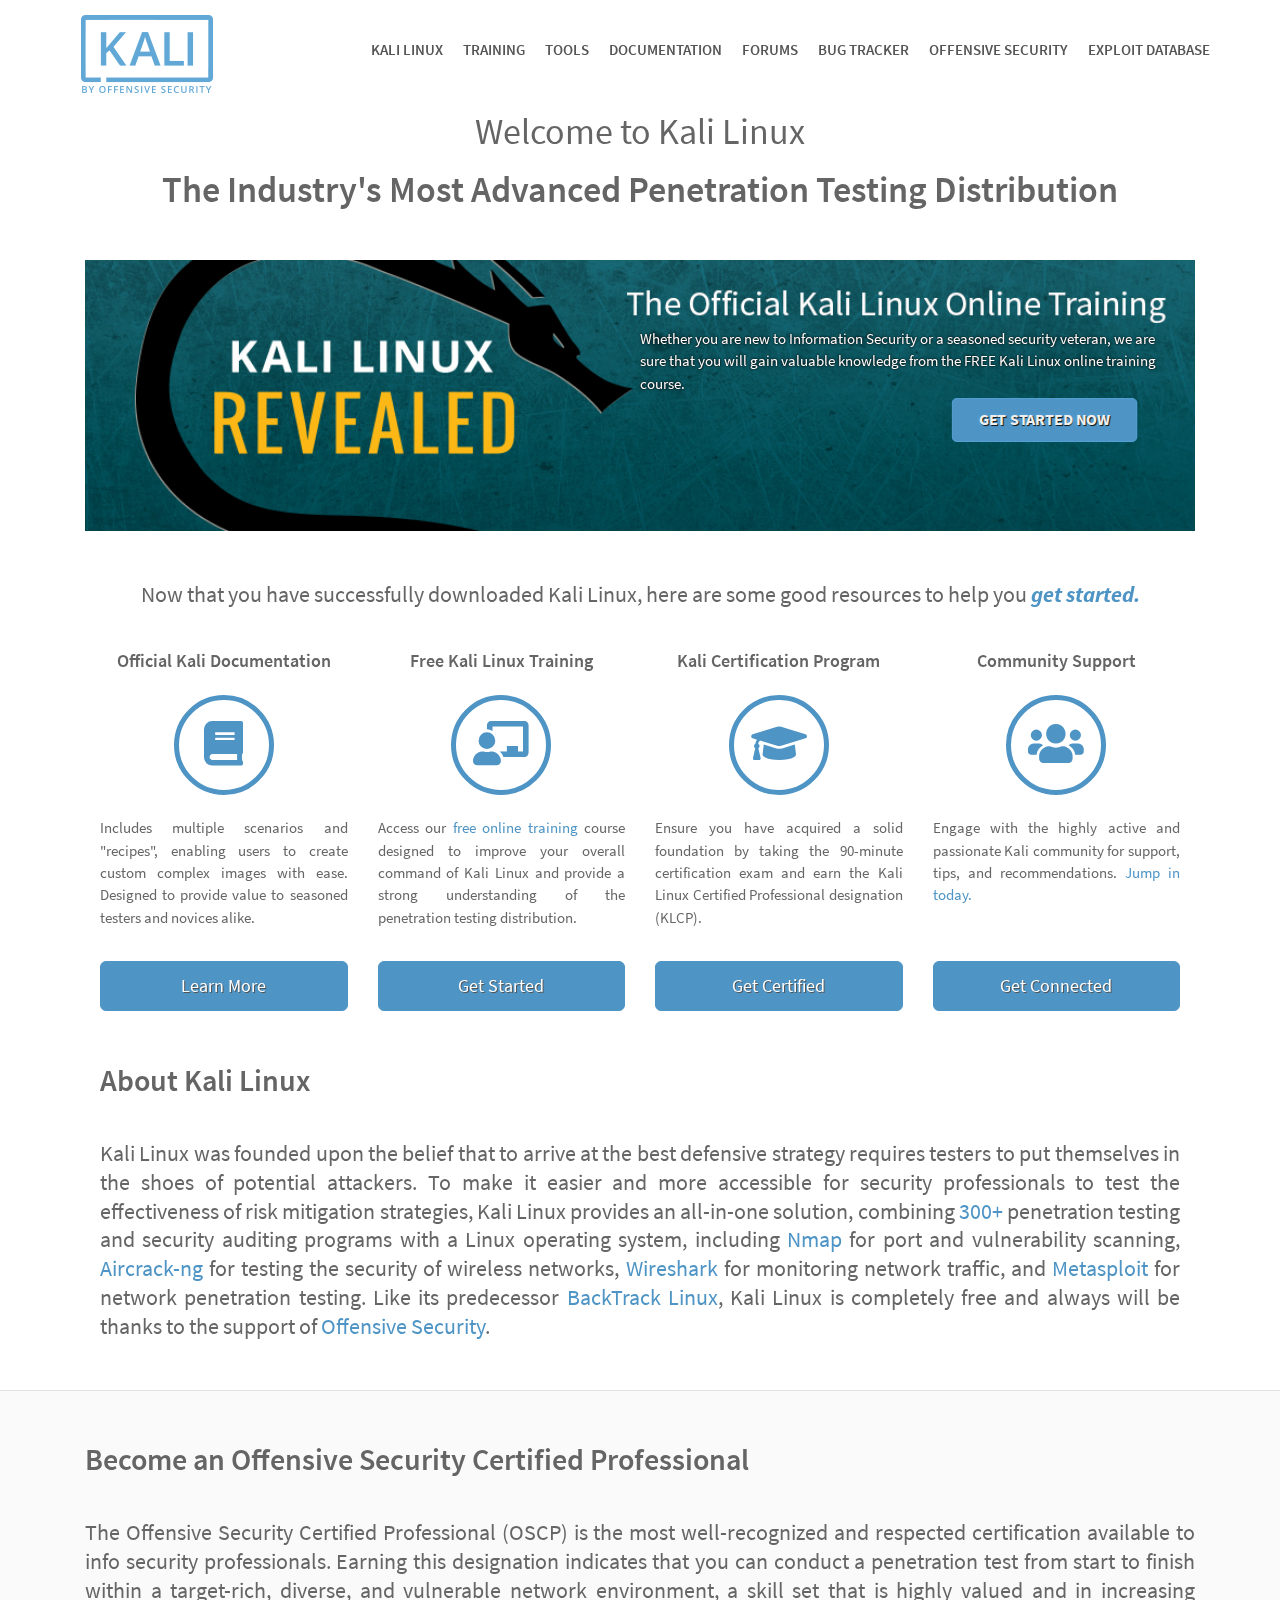
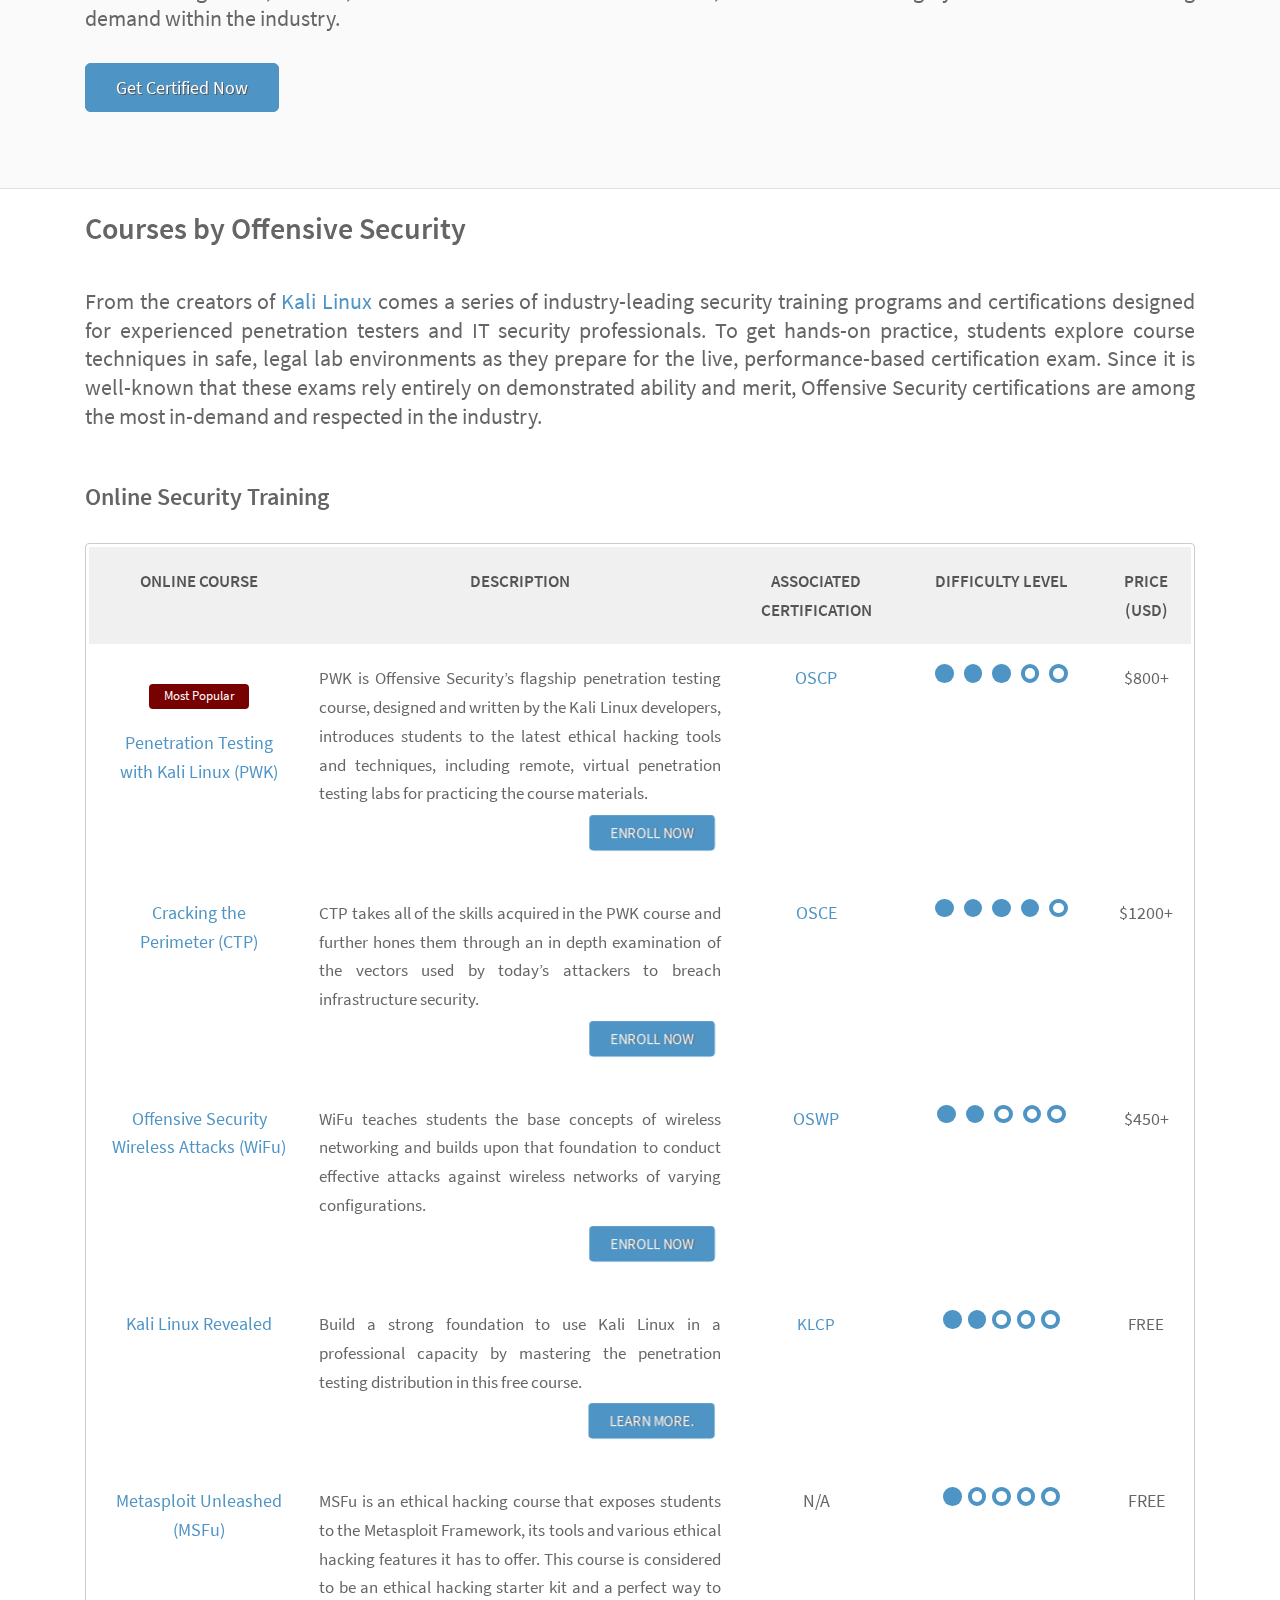
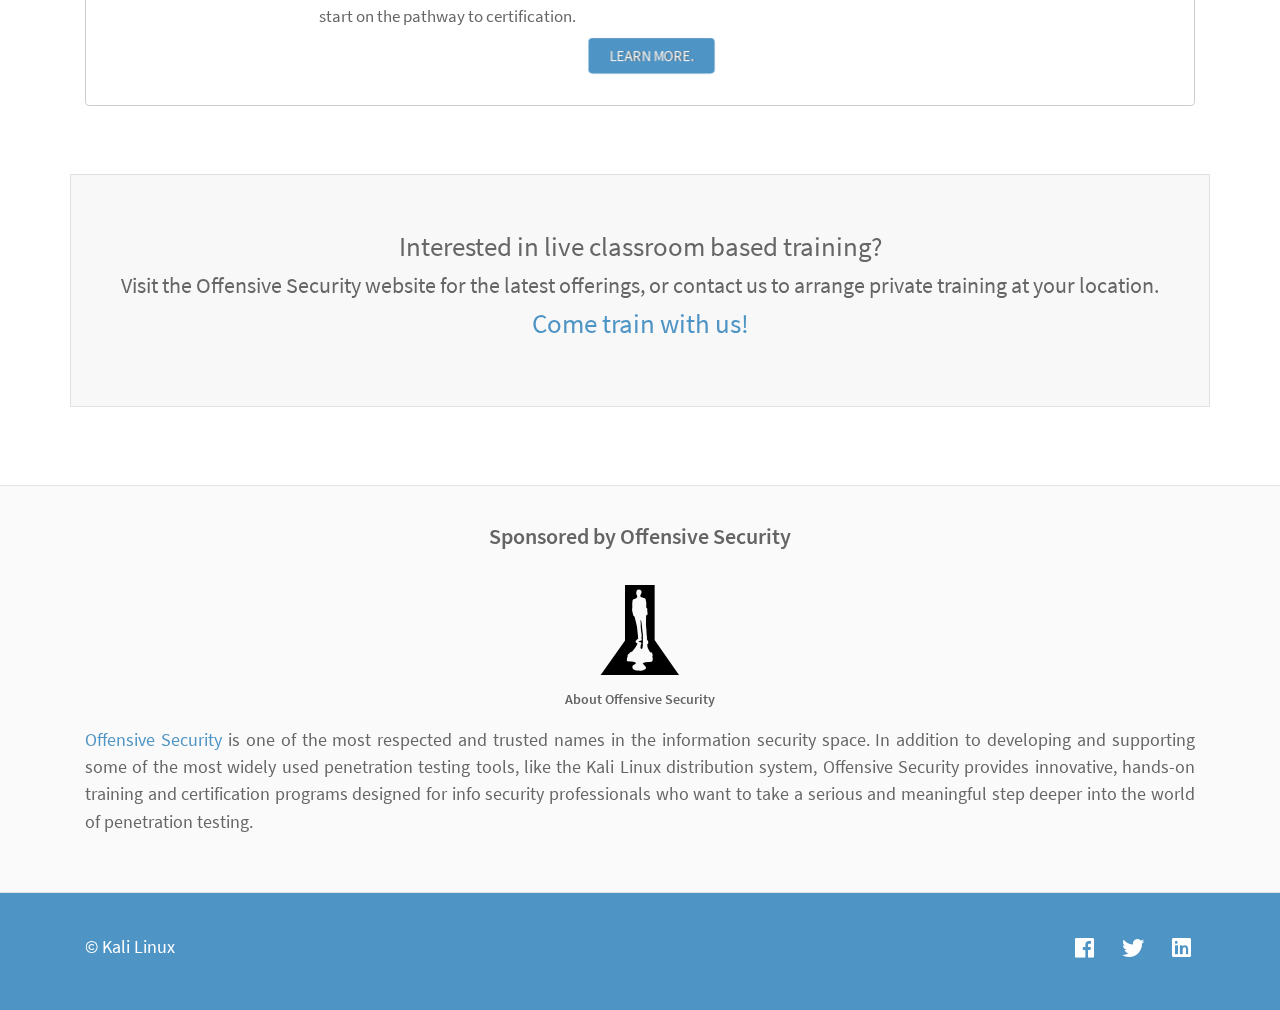
==== commit fbe772ec: "Update Kali homepage" ====
--- a/browser/web/homepage.html
+++ b/browser/web/homepage.html
@@ -4,25 +4,27 @@
 <meta charset="utf-8">
 <title>Kali Linux, an Offensive Security Project</title>
 <meta name="viewport" content="width=device-width, initial-scale=1.0" />
-<meta name="description" content="" />
-<meta name="author" content="http://bootstraptaste.com" />
+<meta name="description" content="Kali Linux is an Advanced Penetration Testing Linux distribution used for Penetration Testing, Ethical Hacking and network security assessments." />
+<meta name="author" content="DigiP" />
+<!-- based on template from http://bootstraptaste.com -->
 <!-- css -->
 <link href="css/bootstrap.min.css" rel="stylesheet" />
-<link href="css/fancybox/jquery.fancybox.css" rel="stylesheet">
-<link href="css/jcarousel.css" rel="stylesheet" />
+<!-- <link href="css/fancybox/jquery.fancybox.css" rel="stylesheet"> -->
 <link href="css/flexslider.css" rel="stylesheet" />
+<!-- <link href="css/animate.css" rel="stylesheet" /> -->
 <link href="css/style.css" rel="stylesheet" />
-
 
 <!-- Theme skin -->
 <link href="skins/default.css" rel="stylesheet" />
 
+<!-- Course Tables -->
+<link href="css/course-tables.css" rel="stylesheet" />
 
 </head>
 <body>
 <div id="wrapper">
 	<!-- start header -->
-	<header>
+	<header class="">
         <div class="navbar navbar-default navbar-static-top">
             <div class="container">
                 <div class="navbar-header">
@@ -32,199 +34,409 @@
                         <span class="icon-bar"></span>
                     </button>
 
-					<a class="kali-logo" href="https://www.kali.org/" target="_blank"><img src="kali-site-logo.png" alt="Kali" width="150" /></a>
+					<a id="kali-logo" href="https://www.kali.org/?ref=DistroHomePage" target="_blank"><img class="kali-logo" src="kali-site-logo.png" alt="Kali" /></a>
                 </div>
 				
                 <div class="navbar-collapse collapse ">
                     <ul class="nav navbar-nav">
-                        <li class="active"><a href="https://www.kali.org/">Kali Linux</a></li>
-                        <li><a href="http://tools.kali.org/">Kali Tools</a></li>
-                        <li><a href="https://www.kali.org/kali-linux-documentation/">Kali Documentation</a></li>
-						<li><a href="https://www.offensive-security.com/">Offensive Security</a></li>
+                        <li><a href="https://www.kali.org/?ref=DistroHomePage" target="_blank">Kali Linux</a></li>
+							<li><a href="https://kali.training/?ref=DistroHomePage" target="_blank">Training</a></li>
+							<li><a href="https://tools.kali.org/?ref=DistroHomePage" target="_blank">Tools</a></li>
+							<li><a href="https://www.kali.org/kali-linux-documentation/?ref=DistroHomePage" target="_blank">Documentation</a></li>
+							<li><a href="https://forums.kali.org/?ref=DistroHomePage" target="_blank">Forums</a></li>
+							<li><a href="https://bugs.kali.org/?ref=DistroHomePage" target="_blank">Bug Tracker</a></li>
+							
+						<li><a href="https://www.offensive-security.com/?ref=DistroHomePage" target="_blank">Offensive Security</a></li>
+						<li><a href="https://www.exploit-db.com/?ref=DistroHomePage" target="_blank">Exploit Database</a></li>
                     </ul>
                 </div>
             </div>
         </div>
 	</header>
 	<!-- end header -->
-	<section id="featured">
-	<!-- start slider -->
-	<div class="container">
+	
+	
+	<section id="featured" class="">
+		
+			<div class="cta-text">
+				<p style="font-size: 36px; color:#656565;">Welcome to Kali Linux</p>
+				
+				<h1>The Industry's Most Advanced Penetration Testing Distribution</h1>
+			</div>	
+	
+
+	<div class="container"><!-- start slider container -->
 		<div class="row">
 			<div class="col-lg-12">
-	<!-- Slider -->
-        <div id="main-slider" class="flexslider">
-            <ul class="slides">
-              <li>
-                <img src="img/slides/1.jpg" alt="" />
-              </li>
-            </ul>
-        </div>
-	<!-- end slider -->
-			</div>
-		</div>
-	</div>	
-
-           <div class="cta-text">
-                    <h1>The most advanced penetration testing distribution, ever.</h1> 
+	
+				<div id="main-slider" class="flexslider"><!-- Slider -->
+					<ul class="slides">
+					
+				
+						<li>
+						<img src="img/slides/2.jpg" alt="" /><div class="slide2-text"><p>Whether you are new to Information Security or a seasoned security veteran, we are sure that you will gain valuable knowledge from the FREE Kali Linux online training course.</p><a class="btn-lg btn-theme btn-link floatright btn-yellow animated" href="https://kali.training/" target="_blank">Get Started Now</a></div>
+						</li>
+						<!-- Second slide example. See comments at bottom of page for how to re-enable -->
+						<!--
+						<li>
+							<img src="img/slides/1.jpg" alt="" />
+						</li>
+						-->
+					
+					</ul>
+				</div>
+
+			</div>
+		</div>
+	</div><!-- end slider container -->
+
+	</section>
+
+	<section id="content">
+		<div class="container">
+			<div class="row fadeInUpBig">
+				<div class="col-lg-12">
+				
+			
+					<div class="row">
+					
+						<div class="col-lg-12">
+							<br />
+							<p style="text-align:center;">Now that you have successfully downloaded Kali Linux, here are some good resources to help you <b><i><a href="https://kali.training/?ref=DistroHomePage" target="_blank">get started.</a></i></b></p>
+						</div>
+					</div>
+					
+					<div class="row">
+					
+						<div class="col-lg-3">
+							<div class="box">
+								<div class="box aligncenter">
+									<h4>Official Kali Documentation</h4>
+									<div class="icon circle-border">
+									<br /><i class="fas fa-book fa-3x"></i><br /><br />
+									</div><br />
+									<p align="justify">Includes multiple scenarios and "recipes", enabling users to create custom complex images with ease. Designed to provide value to seasoned testers and novices alike. </p>
+									
+									<br />
+									<p><a class="btn-lg btn-theme btn-block btn-link animated" href="https://www.kali.org/kali-linux-documentation/?ref=DistroHomePage" targt="_blank">Learn More</a></p>
+									
+								</div>
+								
+
+								
+							</div>
+						</div>
+						<div class="col-lg-3">
+							<div class="box">
+								<div class="box aligncenter">
+									<h4>Free Kali Linux Training</h4>
+									<div class="icon circle-border">
+									<br /><i class="fas fa-chalkboard-teacher fa-3x"></i><br /><br />
+									</div><br />
+									<p align="justify">Access our <a href="https://kali.training/?ref=DistroHomePage" target="_blank">free online training</a> course designed to improve your overall command of Kali Linux and provide a strong understanding of the penetration testing distribution.</p>
+									<br />
+									<p><a class="btn-lg btn-theme btn-block btn-link animated" href="https://kali.training/?ref=DistroHomePage" targt="_blank">Get Started</a></p>
+									
+								</div>
+								
+							</div>
+						</div>
+						<div class="col-lg-3">
+							<div class="box">
+								<div class="box aligncenter">
+									<h4>Kali Certification Program</h4>
+									<div class="icon circle-border">
+									<br /><i class="fas fa-graduation-cap fa-3x"></i><br /><br />
+									</div><br />
+									<p align="justify">Ensure you have acquired a solid foundation by taking the 90-minute certification exam and earn the Kali Linux Certified Professional designation (KLCP). 
+									<br /><br />
+									
+									<p><a class="btn-lg btn-theme btn-block btn-link animated" href="https://home.pearsonvue.com/kali" targt="_blank">Get Certified</a></p>
+									
+								</div>
+
+							</div>
+						</div>
+						<div class="col-lg-3">
+							<div class="box">
+								<div class="box aligncenter">
+									<h4>Community Support</h4>
+									<div class="icon circle-border">
+									<br /><i class="fas fa-users fa-3x"></i><br /><br />
+									</div><br />
+									<p align="justify">Engage with the highly active and passionate Kali community for support, tips, and recommendations.  <a href="https://forums.kali.org/" target="_blank">Jump in today.</a></p>
+									<br /><br />
+									<p><a class="btn-lg btn-theme btn-block btn-link animated" href="https://forums.kali.org/">Get Connected</a></p>
+									
+								</div>
+
+							</div>
+						</div>
+					</div>
+					
+				<div class="row">
+					<div class="col-lg-12">
+						<h2>About Kali Linux</h2>
+						<p style="text-align:justify;">Kali Linux was founded upon the belief that to arrive at the best defensive strategy requires testers to put themselves in the shoes of potential attackers.  To make it easier and more accessible for security professionals to test the effectiveness of risk mitigation strategies, Kali Linux provides an all-in-one solution, combining <a href="https://tools.kali.org/tools-listing" target="_blank">300+</a> penetration testing and security auditing programs with a Linux operating system, including <a href="https://tools.kali.org/information-gathering/nmap" target="_blank">Nmap</a> for port and vulnerability scanning, <a href="https://tools.kali.org/wireless-attacks/aircrack-ng" target="_blank">Aircrack-ng</a> for testing the security of wireless networks, <a href="https://tools.kali.org/information-gathering/wireshark" target="_blank">Wireshark</a> for monitoring network traffic, and <a href="https://tools.kali.org/exploitation-tools/metasploit-framework" target="_blank">Metasploit</a> for network penetration testing. Like its predecessor <a href="https://www.backtrack-linux.org/" target="_blank">BackTrack Linux</a>, Kali Linux is completely free and always will be thanks to the support of <a href="https://www.offensive-security.com/?ref=DistroHomePage" target="blank">Offensive Security</a>.</p>
+
+					</div>
+				</div>
+				
+				</div>
+			</div>
+	
+		</div>
+	</section>
+	
+	<section style="background: #fafafa; border-top: solid #e1e1e1 1px; border-bottom: solid #e1e1e1 1px">
+		<div class="container">
+			<div class="row">
+				<div class="col-lg-12">
+				<br />
+					<h2>Become an Offensive Security Certified Professional</h2>
+
+					<p style="text-align:justify;">The Offensive Security Certified Professional (OSCP) is the most well-recognized and respected certification available to info security professionals. Earning this designation indicates that you can conduct a penetration test from start to finish within a target-rich, diverse, and vulnerable network environment, a skill set that is highly valued and in increasing demand within the industry.</p>
+					<br />
+					<p><a class="btn-lg btn-theme btn-link animated" href="https://www.offensive-security.com/information-security-certifications/oscp-offensive-security-certified-professional/?ref=DistroHomePage" target="_blank">Get Certified Now</a></p>
 					<br /><br />
-					<p><span><a href="https://www.kali.org/" class="btn btn-theme">Learn More</a></span></p> 
-			</div>		
-	
-
-	</section>
-
-	<section id="content">
+				</div>
+			</div>
+		</div>
+	</section>
+	
+	
+	<section id="fadeUpTrigger" class="e_fadeInUpBig2">
 	<div class="container">
+
+
+			<div class="row">
+				<div class="col-lg-12">
+				
+					<h2>Courses by Offensive Security</h2>
+
+					<p style="text-align:justify;">From the creators of <a href="https://www.kali.org/?ref=DistroHomePage" target="_blank">Kali Linux</a> comes a series of industry-leading security training programs and certifications designed for experienced penetration testers and IT security professionals. To get hands-on practice, students explore course techniques in safe, legal lab environments as they prepare for the live, performance-based certification exam. Since it is well-known that these exams rely entirely on demonstrated ability and merit, Offensive Security certifications are among the most in-demand and respected in the industry.</p>
+				</div>
+				
+			</div>	
+			
+			
 		<div class="row">
 			<div class="col-lg-12">
+				<div class="w-tabs layout_modern icon_chevron iconpos_right autoresize initialized">
+					<h3>Online Security Training</h3>
+					<table class="resources-table2">
+						<tbody>
+							<tr>
+								<td class="resource-descriptions2">Online Course</td>
+								<td class="resource-descriptions2">Description</td>
+								<td class="resource-descriptions2">Associated Certification</td>
+								<td class="resource-descriptions2">Difficulty Level</td>
+								<td class="resource-descriptions2">Price (USD)</td>
+							</tr>		
+
+							<tr>
+								<td class="course"><span class="most-popular">Most Popular</span> 
+								<a href="https://www.offensive-security.com/information-security-training/penetration-testing-training-kali-linux/?ref=DistroHomePage">Penetration Testing<br />with Kali Linux (PWK)</a>
+								</td>
+
+								<td class="justify description-column"><p>PWK is Offensive Security’s flagship penetration testing course, designed and written by the Kali Linux developers, introduces students to the latest ethical hacking tools and techniques, including remote, virtual penetration testing labs for practicing the course materials.</p>
+
+								<p class="btn-enroll-scalled"><a class="btn-lg btn-theme btn-link animated" href="https://www.offensive-security.com/preregistration.php?cid=21">Enroll Now</a></p>
+								</td>
+
+								<td class="table-cert">
+								<a href="https://www.offensive-security.com/information-security-certifications/oscp-offensive-security-certified-professional/?ref=DistroHomePage">OSCP</a>
+								</td>
+
+								<td class="stars"><span class="difficulty">Difficulty </span>
+								<i class="circle-solid"></i> <i class="circle-solid"></i> <i class="circle-solid"></i> <i class="circle-open"></i> <i class="circle-open"></i> 
+								</td>
+
+								<td class="table-cert">$800+ 
+								<div class="star-container"><a href="https://www.offensive-security.com/information-security-training/penetration-testing-training-kali-linux/?ref=DistroHomePage" class="starburst"><span><span><span><div class="star-info">MOST POPULAR</div></span></span></span></a></div>
+								</td>		
+							</tr>
+
+							<tr>
+								<td class="course"><a href="https://www.offensive-security.com/information-security-training/cracking-the-perimeter/?ref=DistroHomePage">Cracking the<br />Perimeter (CTP)</a></td>			
+								<td class="justify"><p>CTP takes all of the skills acquired in the PWK course and further hones them through an in depth examination of the vectors used by today’s attackers to breach infrastructure security. </p>
+
+								<p class="btn-enroll-scalled"><a class="btn-lg btn-theme btn-link animated" href="https://www.offensive-security.com/preregistration.php?cid=26">Enroll Now</a></p>
+								</td>			
+
+								<td class="table-cert"><a href="https://www.offensive-security.com/information-security-certifications/osce-offensive-security-certified-expert/?ref=DistroHomePage">OSCE</a>
+								</td>
+
+								<td class="stars"><span class="difficulty">Difficulty </span>
+								<i class="circle-solid"></i> <i class="circle-solid"></i> <i class="circle-solid"></i> <i class="circle-solid"></i> <i class="circle-open"></i>
+								</td>
+
+								<td class="table-cert">$1200+</td>
+							</tr>
+
+							<tr>
+								<td class="course"><a href="https://www.offensive-security.com/information-security-training/offensive-security-wireless-attacks/?ref=DistroHomePage">Offensive Security<br />	Wireless Attacks (WiFu)</a>
+								</td>
+
+								<td class="justify"><p>WiFu teaches students the base concepts of wireless networking and builds upon that foundation to conduct effective attacks against wireless networks of varying configurations.</p>
+
+								<p class="btn-enroll-scalled"><a class="btn-lg btn-theme btn-link animated" href="https://www.offensive-security.com/preregistration.php?cid=25">Enroll Now</a></p>
+
+								</td>
+
+								<td class="table-cert"><a href="https://www.offensive-security.com/information-security-certifications/oswp-offensive-security-wireless-professional/?ref=DistroHomePage">OSWP</a>
+								</td>
+
+								<td class="stars"><span class="difficulty">Difficulty </span>
+								<i class="circle-solid"></i> <i class="circle-solid"></i> <i class="circle-open"></i> <i class="circle-open"></i><i class="circle-open"></i>
+								</td>
+
+								<td class="table-cert">$450+</td>
+							</tr>
+
+							<tr>	
+								<td class="course"><a href="https://kali.training/?ref=DistroHomePage" target="_blank">Kali Linux Revealed</a>
+								</td>
+
+								<td class="justify"><p>Build a strong foundation to use Kali Linux in a professional capacity by mastering the penetration testing distribution in this free course.</p>
+
+								<p class="btn-enroll-scalled"><a class="btn-lg btn-theme btn-link animated" href="https://kali.training/?ref=DistroHomePage">Learn more.</a></p>
+								<br />
+								</td>	
+
+								<td><a href="https://home.pearsonvue.com/kali" target="_blank">KLCP</a>
+								</td>	
+
+								<td class="stars"><span class="difficulty">Difficulty </span>
+								<i class="circle-solid"></i><i class="circle-solid"></i><i class="circle-open"></i><i class="circle-open"></i><i class="circle-open"></i>
+								</td>	
+
+								<td>FREE</td>
+							</tr>
+
+							<tr>	
+								<td class="course"><a href="https://www.offensive-security.com/metasploit-unleashed/?ref=DistroHomePage">Metasploit Unleashed<br />(MSFu)</a>
+								</td>	
+
+								<td class="justify"><p>MSFu is an ethical hacking course that exposes students to the Metasploit Framework, its tools and various ethical hacking features it has to offer. This course	is considered to be an ethical hacking starter kit and a perfect way to start on the pathway to certification.</p>	
+
+								<p class="btn-enroll-scalled"><a class="btn-lg btn-theme btn-link animated" href="https://www.offensive-security.com/metasploit-unleashed/">Learn more.</a></p> 
+								</td>
+
+								<td class="table-cert">N/A</td>	
+
+								<td class="stars"><span class="difficulty">Difficulty </span>
+								<i class="circle-solid"></i><i class="circle-open"></i><i class="circle-open"></i><i class="circle-open"></i><i class="circle-open"></i>
+								</td>
+
+								<td class="table-cert">FREE</td>
+								
+							</tr>
+						</tbody>
+					</table>
+				</div>
+			</div>
+		</div>
+	</div>
+
+
+	</section>
+
+	<section>
+		<div class="container">
+			<br />
+			
+			<div class="row" style="border: solid #e1e1e1 1px; background-color: #f8f8f8;">
+			
+					<div class="col-lg-12">
+					<br /><br />
+						<p style="text-align:center; font-size:1.2em; ">Interested in live classroom based training?</p>
+						
+						<p style="text-align:center;">Visit the Offensive Security website for the latest offerings, or contact us to arrange private training at your location.</p>
+						
+						<p style="text-align:center; font-size:1.2em;"><a href="https://www.offensive-security.com/information-security-training/?ref=DistroHomePage#live-offsec-training?ref=DistroHomePage" target="_blank">Come train with us!</a></p>
+						<br /><br />
+					</div>
+			
+					<div class="col-lg-12 aligncenter" style="display:none;">
+						<a href="https://www.offensive-security.com/information-security-training/?ref=DistroHomePage#live-offsec-training" target="_blank"><img src="sign-2.png" alt="Live Offensive Security Training"  /></a>
+						<br /><br /><br />
+						<p style="text-align:center; font-size:2em;"><a href="https://www.offensive-security.com/information-security-training/?ref=DistroHomePage#live-offsec-training?ref=DistroHomePage" target="_blank">Come train with us!</a></p>
+					</div>
+					
+					
+					
+			</div>
+			
+			<br /><br />
+			
+		</div>
+	</section>
+
+	<section style="background-color: #fafafa; border-top: solid #e1e1e1 1px; border-bottom: solid #e1e1e1 1px;">
+		<div class="container ">
+			<div class="row">
+					<div class="col-lg-12">
+						<div class="box">
+							<br />
+								<h4 class="aligncenter">Sponsored by Offensive Security</h4>
+								<div class="icon aligncenter">
+									<!-- <i class="fa fa-users fa-3x"></i> -->
+										<a href="https://www.offensive-security.com?ref=DistroHomePage" target="_blank"><img src="offsec-man-in-the-door.png" alt="Offensiv Security Logo" /></a>
+								</div>
+								<h5 class="aligncenter">About Offensive Security</h5>
+								<p align="justify"><a href="https://www.offensive-security.com/?ref=DistroHomePage" target="_blank">Offensive Security</a> is one of the most respected and trusted names in the information security space.  In addition to developing and supporting some of the most widely used penetration testing tools, like the Kali Linux distribution system, Offensive Security provides innovative, hands-on training and certification programs designed for info security professionals who want to take a serious and meaningful step deeper into the world of penetration testing.  
+								<br />
+								
+								</p>									
+							
+
+								<br />
+						</div>
+					</div>
+			</div>
+		</div>
+	</section>
+	
+	<footer>
+		<div id="sub-footer">
+			<div class="container">
 				<div class="row">
-					<div class="col-lg-4">
-						<div class="box">
-							<div class="box-gray aligncenter">
-								<h4>Brought to you by<br />OFFENSIVE SECURITY</h4>
-								<div class="icon">
-								<i class="fa fa-users fa-3x"></i>
-								</div>
-								<p align="justify">
-								 Offensive Security is one of the most trusted names in the information security field and is responsible for some of the <a href="http://tools.kali.org/" target="_blank">most widely used tools in the industry</a>. We actively work to make our tools and information accessible to as many people as possible and are continuing that tradition with Kali Linux. Kali Linux was created to fill our needs in penetration testing engagements. We hope you find it as useful as we do. <br /><br /><br />
-								</p>									
-							</div>
-							<div class="box-bottom">
-								<a href="https://www.offensive-security.com/" target="_blank">Learn more</a>
-							</div>
-						</div>
-					</div>
-					<div class="col-lg-4">
-						<div class="box">
-							<div class="box-gray aligncenter">
-								<h4>Leaders in<br />Information Security Training</h4>
-								<div class="icon">
-								<i class="fa fa-book fa-3x"></i>
-								</div>
-								<p align="justify">
-								 Experience the industry's most realistic <a href="https://www.offensive-security.com/information-security-training/penetration-testing-training-kali-linux/" target="_blank">penetration testing training</a> and certifications. Taught by the core developers of <a href="http://www.offensive-security.com/community-projects/backtrack-linux/" target="_blank">BackTrack</a> and now Kali Linux, our <a href="http://www.offensive-security.com/information-security-training/" target="_blank">information security training</a> will immerse you into the deep-end of real world penetration testing. This is followed up with a hands-on, challenging certification test which is unique in the security market. Take the opportunity to see why Offensive Security is the recognized leader in performance based information security assessment.
-								</p>
-									
-							</div>
-							<div class="box-bottom">
-								<a href="https://www.offensive-security.com/information-security-training/" target="_blank">Learn more</a>
-							</div>
-						</div>
-					</div>
-					<div class="col-lg-4">
-						<div class="box">
-							<div class="box-gray aligncenter">
-								<h4>Offensive Security<br />Penetration Testing Services</h4>
-								<div class="icon">
-								<i class="fa fa-cogs fa-3x"></i>
-								</div>
-								<p align="justify">
-								 Between <a href="http://www.offensive-security.com/information-security-training/" target="_blank">Offensive Security Training</a>, BackTrack Linux, Kali Linux and the <a href="http://www.offensive-security.com/community-projects/the-exploit-database/" target="_blank">Exploit-Database</a>, you can trust that we have the expertise, knowledge and experience to provide you with <a href="http://www.offensive-security.com/offensive-security-solutions/penetration-testing-services/" target="_blank">high end penetration testing services</a>. We conduct a limited number of serious penetration tests per year using the same team members that teach the classes, create the challenges, and make the tools that you trust. Our assessments are aimed for mature environments that need to ensure a serious assessment.
-								</p>
-									
-							</div>
-							<div class="box-bottom">
-								<a href="http://www.offensive-security.com/offensive-security-solutions/penetration-testing-services/" target="_blank">Learn more</a>
-							</div>
-						</div>
-					</div>
-				</div>
-			</div>
-		</div>
-		<!-- divider -->
-		<div class="row">
-			<div class="col-lg-12">
-				<div class="solidline">
-				</div>
-			</div>
-		</div>
-		<!-- end divider -->
-		<!-- Portfolio Projects -->
-		<div class="row">
-			<div class="col-lg-12">
-				
-				<div class="row">
-					<section id="projects">
-					<ul id="thumbs" class="portfolio">
-						<!-- Item Project and Filter Name -->
-						<li class="col-lg-3 design" data-id="id-0" data-type="web">
-						<div class="item-thumbs">
-						<!-- Fancybox - Gallery Enabled - Title - Full Image -->
-						<a class="hover-wrap fancybox" data-fancybox-group="gallery" title="Kali Linux - Penetration Testing Redefined" href="https://www.kali.org/" target="_blank">
-						<!--<span class="overlay-img"></span>-->
-						<span class="overlay-img-thumb font-icon-plus"></span>
-						</a>
-						<!-- Thumb Image and Description -->
-						<img src="kali-logo-gray-trans.png" alt="Kali Linux">
-						</div>
-						</li>
-						<!-- End Item Project -->
-						<!-- Item Project and Filter Name -->
-						<li class="item-thumbs col-lg-3 design" data-id="id-1" data-type="icon">
-						<!-- Fancybox - Gallery Enabled - Title - Full Image -->
-						<a class="hover-wrap fancybox" data-fancybox-group="gallery" title="Kali NetHunter - For all your mobile devices" href="http://www.nethunter.com/" target="_blank">
-						<!--<span class="overlay-img"></span>-->
-						<span class="overlay-img-thumb font-icon-plus"></span>
-						</a>
-						<!-- Thumb Image and Description -->
-						<img src="nethunter-logo-gray-trans.png" alt="Kali NetHunter">
-						</li>
-						<!-- End Item Project -->
-						<!-- Item Project and Filter Name -->
-						<li class="item-thumbs col-lg-3 photography" data-id="id-2" data-type="illustrator">
-						<!-- Fancybox - Gallery Enabled - Title - Full Image -->
-						<a class="hover-wrap fancybox" data-fancybox-group="gallery" title="The Exploit Database" href="https://www.exploit-db.com" target="_blank">
-						<!--<span class="overlay-img"></span>-->
-						<span class="overlay-img-thumb font-icon-plus"></span>
-						</a>
-						<!-- Thumb Image and Description -->
-						<img src="edb-logo-gray-trans.png" alt="The Exploit Database, and home to the official GHDB">
-						</li>
-						<!-- End Item Project -->
-						<!-- Item Project and Filter Name -->
-						<li class="item-thumbs col-lg-3 photography" data-id="id-2" data-type="illustrator">
-						<!-- Fancybox - Gallery Enabled - Title - Full Image -->
-						<a class="hover-wrap fancybox" data-fancybox-group="gallery" title="Offensive Security - Leaders in Information Security" href="https://www.offensive-security.com/" target="_blank">
-						<!--<span class="overlay-img"></span>-->
-						<span class="overlay-img-thumb font-icon-plus"></span>
-						</a>
-						<!-- Thumb Image and Description -->
-						<img src="offsec-logo-gray-trans.png" alt="Offensive Security - Leaders in Information Security Training and Penetration Testing">
-						</li>
-						<!-- End Item Project -->
-					</ul>
-					</section>
-				</div>
-			</div>
-		</div>
-
-	</div>
-	</section>
-	<footer>
-
-	<div id="sub-footer">
-		<div class="container">
-			<div class="row">
-				<div class="col-lg-6">
-					<div class="copyright">
-						<p>
-							<span>&copy; Kali Linux</span>
-						</p>
-					</div>
-				</div>
-				<div class="col-lg-6">
-					<ul class="social-network">
-						<li><a href="https://www.facebook.com/KaliLinux" data-placement="top" title="Facebook"><i class="fa fa-facebook"></i></a></li>
-						<li><a href="https://twitter.com/KaliLinux" data-placement="top" title="Twitter"><i class="fa fa-twitter"></i></a></li>
-						<li><a href="https://www.linkedin.com/groups?gid=970937" data-placement="top" title="Linkedin"><i class="fa fa-linkedin"></i></a></li>
-					</ul>
-				</div>
-			</div>
-		</div>
-	</div>
+				
+
+					<div class="col-lg-12">
+					
+						<div class="floatright">
+							<a href="https://www.facebook.com/KaliLinux" title="Facebook" target="_blank"><i style="padding:4px; border-radius: 4px; color: #fff;" class="fab fa-facebook"></i></a>
+							&nbsp;&nbsp;&nbsp;
+							<a href="https://twitter.com/KaliLinux" title="Twitter" target="_blank"><i style="padding:4px; border-radius: 4px; color: #fff;" class="fab fa-twitter"></i></a>
+							&nbsp;&nbsp;&nbsp;
+							<a href="https://www.linkedin.com/groups?gid=970937" title="Linkedin" target="_blank"><i style="padding:4px; border-radius: 4px; color: #fff;" class="fab fa-linkedin"></i></a>
+						</div>
+					
+						<div class="copyright"><a href="https://www.kali.org/?ref=DistroHomePage" target="_blank">&copy; Kali Linux</a></div>
+						<br />
+
+						
+					</div>
+
+				</div>
+			</div>
+		</div>
 	</footer>
+	
 </div>
+	
+
+
+
+<!-- the following JS files are needed for the top menu, when window is resized to show the hamburger menu -->
+<script src="js/jquery.js"></script>
+<script src="js/jquery.easing.1.3.js"></script>
+<script src="js/bootstrap.min.js"></script>
+<!-- home page slider JS files - uncomment and remove CSS override in style.css to re-enable slider funcitonality -->
+<!--
+
 <a href="#" class="scrollup"><i class="fa fa-angle-up active"></i></a>
 
 <script src="js/jquery.js"></script>
@@ -238,5 +450,7 @@
 <script src="js/jquery.flexslider.js"></script>
 <script src="js/animate.js"></script>
 <script src="js/custom.js"></script>
+-->
+
 </body>
-</html>
+</html>--- a/browser/web/css/style.css
+++ b/browser/web/css/style.css
@@ -1,42 +1,71 @@
-/* ==== Google font ==== */
-/*@import url('http://fonts.googleapis.com/css?family=Noto+Serif:400,400italic,700|Open+Sans:300,400,600,700');*/
-
-/* === prettify === */
+/* === prettify css === */
 @import url('../js/google-code-prettify/prettify.css');
-/* === fontawesome === */
-@import url('font-awesome.css');
-/* === custom icon === */
+
+
+/* === custom icon === 
 @import url('custom-fonts.css');
+*/
 /* ==== overwrite bootstrap standard ==== */
 @import url('overwrite.css');
 @import url('animate.css');
 
+/* Fonts 
+@import url('roboto-font.css');
+@import url('../fonts/open-sans/open-sans.css');
+*/
+
+/* === fontawesome === */
+@import url('font-awesome.css');
+
+/* weights Source+Sans+Pro:400,400i,600,600i,700,700i,900,900i */
+@import url('../fonts/source-sans/source-sans.css');
+
+
+
+
 /* ===================================
 1. General
 ==================================== */
 
+html {
+font-size:17px; /* base smallest font size */
+margin:0 px;
+}
+
 body {
-	font-family:'Open Sans', Arial, sans-serif;
-	font-size:14px;
+
+	font-family: 'Source Sans Pro', Arial, sans-serif;
+	font-size:1.3em;
+	line-height: 1.3em;
 	font-weight:400;
-	li